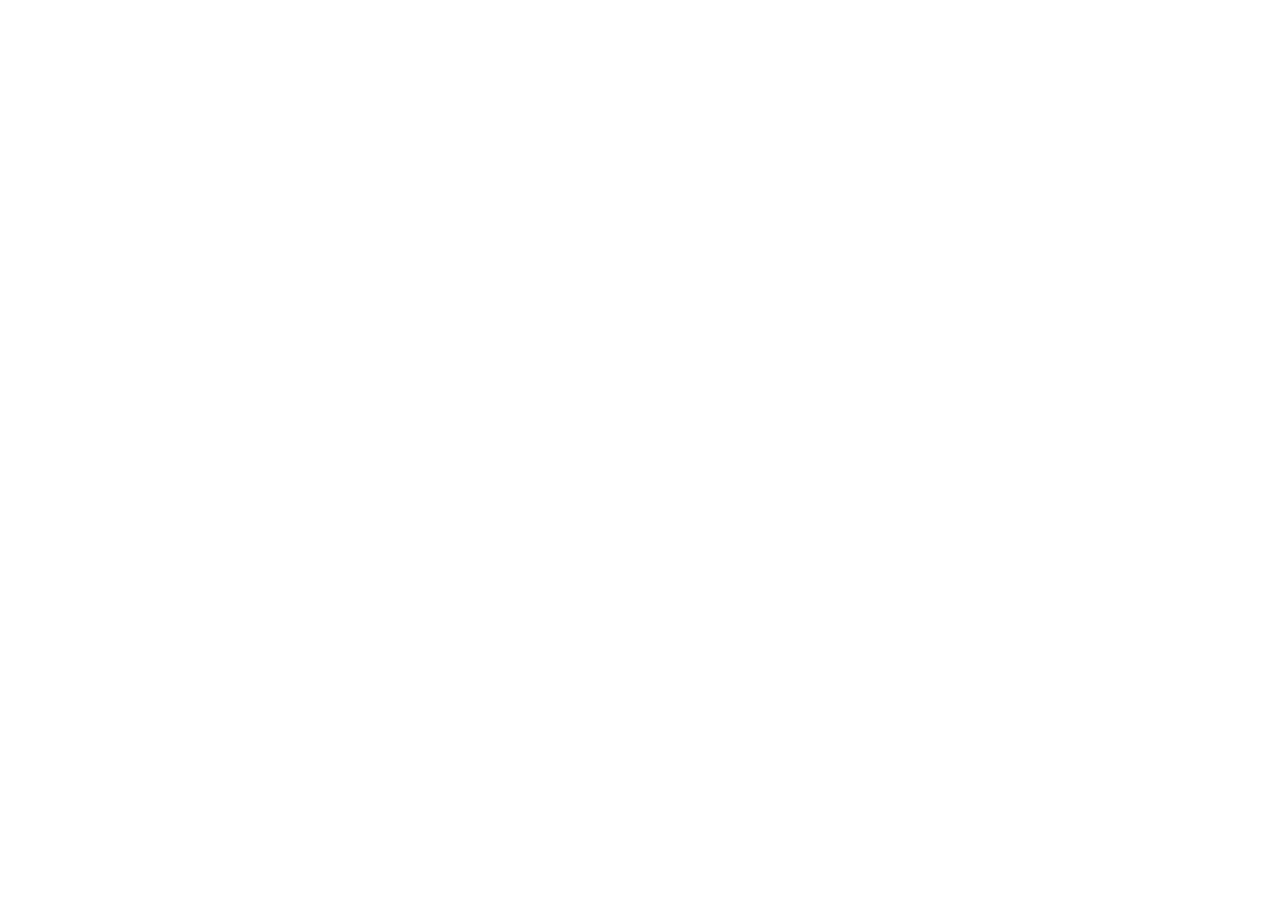
==== index.html @ 5c29f2b9 "Initial EWS app" ====
<!doctype html>
<html lang="en">
  <head>
    <meta charset="UTF-8" />
    <meta name="viewport" content="width=device-width, initial-scale=1.0" />
    <title>EWS Bea Cukai Pangkalpinang</title>
  </head>
  <body>
    <div id="root"></div>
    <script type="module" src="/src/main.tsx"></script>
  </body>
</html>
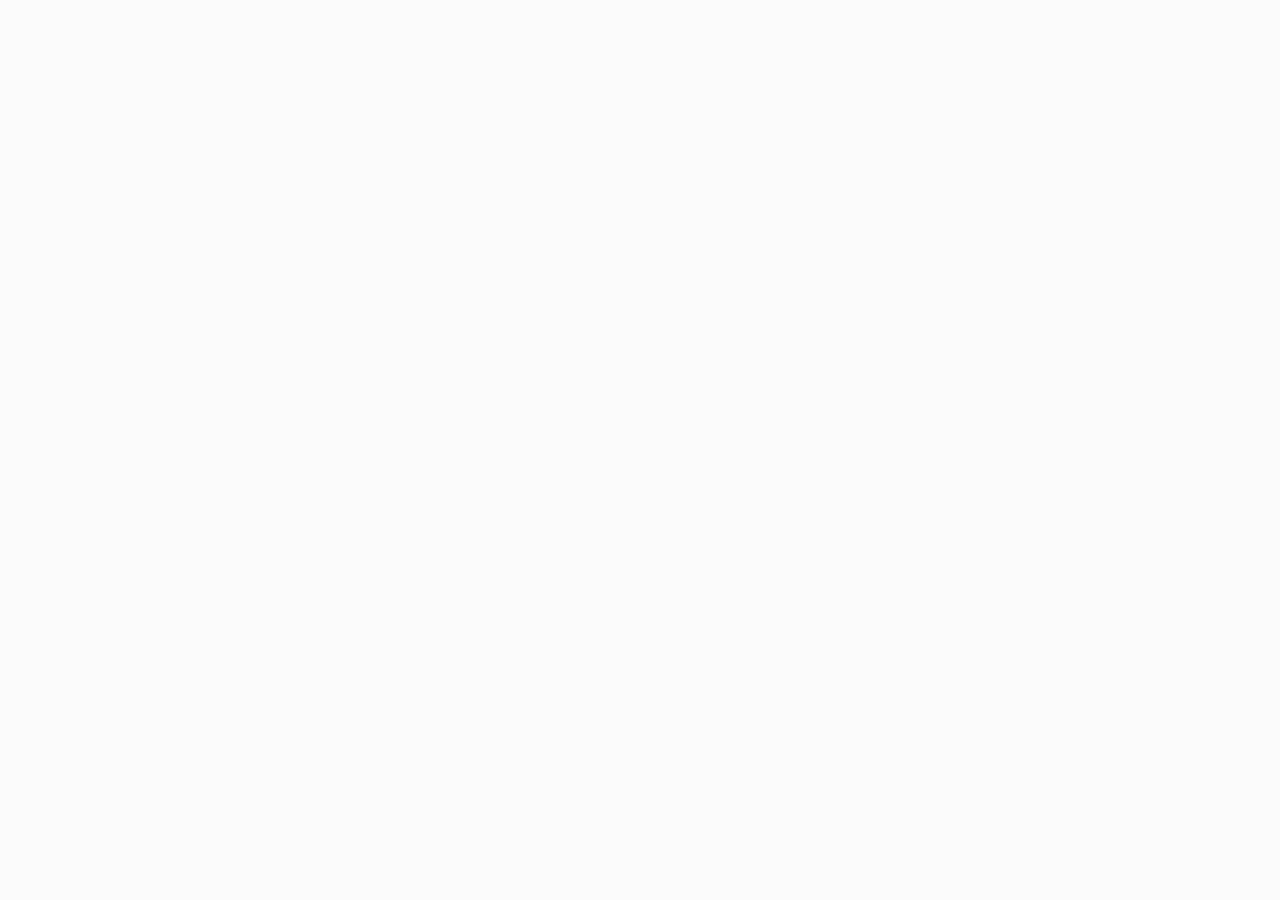
==== commit 2b4609ec: "Publish static build for GitHub Pages" ====
--- a/index.html
+++ b/index.html
@@ -4,9 +4,10 @@
     <meta charset="UTF-8" />
     <meta name="viewport" content="width=device-width, initial-scale=1.0" />
     <title>EWS Bea Cukai Pangkalpinang</title>
+    <script type="module" crossorigin src="./assets/index-BjtVVq_c.js"></script>
+    <link rel="stylesheet" crossorigin href="./assets/index-c_Adhxyn.css">
   </head>
   <body>
     <div id="root"></div>
-    <script type="module" src="/src/main.tsx"></script>
   </body>
 </html>
--- a/assets/index-c_Adhxyn.css
+++ b/assets/index-c_Adhxyn.css
@@ -0,0 +1 @@
+*,:before,:after{--tw-border-spacing-x: 0;--tw-border-spacing-y: 0;--tw-translate-x: 0;--tw-translate-y: 0;--tw-rotate: 0;--tw-skew-x: 0;--tw-skew-y: 0;--tw-scale-x: 1;--tw-scale-y: 1;--tw-pan-x: ;--tw-pan-y: ;--tw-pinch-zoom: ;--tw-scroll-snap-strictness: proximity;--tw-gradient-from-position: ;--tw-gradient-via-position: ;--tw-gradient-to-position: ;--tw-ordinal: ;--tw-slashed-zero: ;--tw-numeric-figure: ;--tw-numeric-spacing: ;--tw-numeric-fraction: ;--tw-ring-inset: ;--tw-ring-offset-width: 0px;--tw-ring-offset-color: #fff;--tw-ring-color: rgb(59 130 246 / .5);--tw-ring-offset-shadow: 0 0 #0000;--tw-ring-shadow: 0 0 #0000;--tw-shadow: 0 0 #0000;--tw-shadow-colored: 0 0 #0000;--tw-blur: ;--tw-brightness: ;--tw-contrast: ;--tw-grayscale: ;--tw-hue-rotate: ;--tw-invert: ;--tw-saturate: ;--tw-sepia: ;--tw-drop-shadow: ;--tw-backdrop-blur: ;--tw-backdrop-brightness: ;--tw-backdrop-contrast: ;--tw-backdrop-grayscale: ;--tw-backdrop-hue-rotate: ;--tw-backdrop-invert: ;--tw-backdrop-opacity: ;--tw-backdrop-saturate: ;--tw-backdrop-sepia: ;--tw-contain-size: ;--tw-contain-layout: ;--tw-contain-paint: ;--tw-contain-style: }::backdrop{--tw-border-spacing-x: 0;--tw-border-spacing-y: 0;--tw-translate-x: 0;--tw-translate-y: 0;--tw-rotate: 0;--tw-skew-x: 0;--tw-skew-y: 0;--tw-scale-x: 1;--tw-scale-y: 1;--tw-pan-x: ;--tw-pan-y: ;--tw-pinch-zoom: ;--tw-scroll-snap-strictness: proximity;--tw-gradient-from-position: ;--tw-gradient-via-position: ;--tw-gradient-to-position: ;--tw-ordinal: ;--tw-slashed-zero: ;--tw-numeric-figure: ;--tw-numeric-spacing: ;--tw-numeric-fraction: ;--tw-ring-inset: ;--tw-ring-offset-width: 0px;--tw-ring-offset-color: #fff;--tw-ring-color: rgb(59 130 246 / .5);--tw-ring-offset-shadow: 0 0 #0000;--tw-ring-shadow: 0 0 #0000;--tw-shadow: 0 0 #0000;--tw-shadow-colored: 0 0 #0000;--tw-blur: ;--tw-brightness: ;--tw-contrast: ;--tw-grayscale: ;--tw-hue-rotate: ;--tw-invert: ;--tw-saturate: ;--tw-sepia: ;--tw-drop-shadow: ;--tw-backdrop-blur: ;--tw-backdrop-brightness: ;--tw-backdrop-contrast: ;--tw-backdrop-grayscale: ;--tw-backdrop-hue-rotate: ;--tw-backdrop-invert: ;--tw-backdrop-opacity: ;--tw-backdrop-saturate: ;--tw-backdrop-sepia: ;--tw-contain-size: ;--tw-contain-layout: ;--tw-contain-paint: ;--tw-contain-style: }*,:before,:after{box-sizing:border-box;border-width:0;border-style:solid;border-color:#e5e7eb}:before,:after{--tw-content: ""}html,:host{line-height:1.5;-webkit-text-size-adjust:100%;-moz-tab-size:4;-o-tab-size:4;tab-size:4;font-family:ui-sans-serif,system-ui,sans-serif,"Apple Color Emoji","Segoe UI Emoji",Segoe UI Symbol,"Noto Color Emoji";font-feature-settings:normal;font-variation-settings:normal;-webkit-tap-highlight-color:transparent}body{margin:0;line-height:inherit}hr{height:0;color:inherit;border-top-width:1px}abbr:where([title]){-webkit-text-decoration:underline dotted;text-decoration:underline dotted}h1,h2,h3,h4,h5,h6{font-size:inherit;font-weight:inherit}a{color:inherit;text-decoration:inherit}b,strong{font-weight:bolder}code,kbd,samp,pre{font-family:ui-monospace,SFMono-Regular,Menlo,Monaco,Consolas,Liberation Mono,Courier New,monospace;font-feature-settings:normal;font-variation-settings:normal;font-size:1em}small{font-size:80%}sub,sup{font-size:75%;line-height:0;position:relative;vertical-align:baseline}sub{bottom:-.25em}sup{top:-.5em}table{text-indent:0;border-color:inherit;border-collapse:collapse}button,input,optgroup,select,textarea{font-family:inherit;font-feature-settings:inherit;font-variation-settings:inherit;font-size:100%;font-weight:inherit;line-height:inherit;letter-spacing:inherit;color:inherit;margin:0;padding:0}button,select{text-transform:none}button,input:where([type=button]),input:where([type=reset]),input:where([type=submit]){-webkit-appearance:button;background-color:transparent;background-image:none}:-moz-focusring{outline:auto}:-moz-ui-invalid{box-shadow:none}progress{vertical-align:baseline}::-webkit-inner-spin-button,::-webkit-outer-spin-button{height:auto}[type=search]{-webkit-appearance:textfield;outline-offset:-2px}::-webkit-search-decoration{-webkit-appearance:none}::-webkit-file-upload-button{-webkit-appearance:button;font:inherit}summary{display:list-item}blockquote,dl,dd,h1,h2,h3,h4,h5,h6,hr,figure,p,pre{margin:0}fieldset{margin:0;padding:0}legend{padding:0}ol,ul,menu{list-style:none;margin:0;padding:0}dialog{padding:0}textarea{resize:vertical}input::-moz-placeholder,textarea::-moz-placeholder{opacity:1;color:#9ca3af}input::placeholder,textarea::placeholder{opacity:1;color:#9ca3af}button,[role=button]{cursor:pointer}:disabled{cursor:default}img,svg,video,canvas,audio,iframe,embed,object{display:block;vertical-align:middle}img,video{max-width:100%;height:auto}[hidden]:where(:not([hidden=until-found])){display:none}:root{--background: 210 33% 98%;--foreground: 222 47% 11%;--card: 0 0% 100%;--card-foreground: 222 47% 11%;--popover: 0 0% 100%;--popover-foreground: 222 47% 11%;--primary: 210 65% 24%;--primary-foreground: 0 0% 100%;--secondary: 210 20% 96%;--secondary-foreground: 222 47% 11%;--muted: 210 20% 96%;--muted-foreground: 215 16% 47%;--accent: 210 20% 96%;--accent-foreground: 222 47% 11%;--destructive: 0 84% 60%;--destructive-foreground: 0 0% 100%;--border: 214 32% 91%;--input: 214 32% 91%;--ring: 210 65% 24%;--radius: .625rem;--sidebar-background: 222 47% 11%;--sidebar-foreground: 210 33% 95%;--sidebar-primary: 210 65% 24%;--sidebar-primary-foreground: 0 0% 100%;--sidebar-accent: 217 33% 17%;--sidebar-accent-foreground: 210 33% 95%;--sidebar-border: 217 33% 17%;--sidebar-ring: 210 65% 24%}.dark{--background: 222 47% 11%;--foreground: 210 33% 95%;--card: 222 47% 15%;--card-foreground: 210 33% 95%;--popover: 222 47% 15%;--popover-foreground: 210 33% 95%;--primary: 210 65% 50%;--primary-foreground: 222 47% 11%;--secondary: 217 33% 17%;--secondary-foreground: 210 33% 95%;--muted: 217 33% 17%;--muted-foreground: 215 20% 65%;--accent: 217 33% 17%;--accent-foreground: 210 33% 95%;--destructive: 0 62% 30%;--destructive-foreground: 210 33% 95%;--border: 217 33% 17%;--input: 217 33% 17%;--ring: 210 65% 50%;--sidebar-background: 222 47% 8%;--sidebar-foreground: 210 33% 95%;--sidebar-primary: 210 65% 50%;--sidebar-primary-foreground: 222 47% 11%;--sidebar-accent: 217 33% 17%;--sidebar-accent-foreground: 210 33% 95%;--sidebar-border: 217 33% 17%;--sidebar-ring: 210 65% 50%}*{border-color:hsl(var(--border))}body{background-color:hsl(var(--background));color:hsl(var(--foreground));font-feature-settings:"rlig" 1,"calt" 1}.sr-only{position:absolute;width:1px;height:1px;padding:0;margin:-1px;overflow:hidden;clip:rect(0,0,0,0);white-space:nowrap;border-width:0}.pointer-events-none{pointer-events:none}.visible{visibility:visible}.invisible{visibility:hidden}.fixed{position:fixed}.absolute{position:absolute}.relative{position:relative}.inset-0{inset:0}.inset-x-0{left:0;right:0}.inset-y-0{top:0;bottom:0}.-bottom-12{bottom:-3rem}.-left-12{left:-3rem}.-right-12{right:-3rem}.-top-12{top:-3rem}.-top-4{top:-1rem}.bottom-0{bottom:0}.left-0{left:0}.left-1\/2{left:50%}.left-2{left:.5rem}.left-3{left:.75rem}.left-4{left:1rem}.left-\[50\%\]{left:50%}.right-0{right:0}.right-1{right:.25rem}.right-2{right:.5rem}.right-3{right:.75rem}.right-4{right:1rem}.top-0{top:0}.top-1\.5{top:.375rem}.top-1\/2{top:50%}.top-3\.5{top:.875rem}.top-4{top:1rem}.top-\[1px\]{top:1px}.top-\[50\%\]{top:50%}.top-\[60\%\]{top:60%}.top-full{top:100%}.isolate{isolation:isolate}.z-10{z-index:10}.z-20{z-index:20}.z-40{z-index:40}.z-50{z-index:50}.z-\[1\]{z-index:1}.order-first{order:-9999}.order-last{order:9999}.col-start-2{grid-column-start:2}.row-span-2{grid-row:span 2 / span 2}.row-start-1{grid-row-start:1}.\!m-0{margin:0!important}.-mx-1{margin-left:-.25rem;margin-right:-.25rem}.-mx-2{margin-left:-.5rem;margin-right:-.5rem}.-my-2{margin-top:-.5rem;margin-bottom:-.5rem}.mx-2{margin-left:.5rem;margin-right:.5rem}.mx-3{margin-left:.75rem;margin-right:.75rem}.mx-3\.5{margin-left:.875rem;margin-right:.875rem}.mx-auto{margin-left:auto;margin-right:auto}.my-0{margin-top:0;margin-bottom:0}.my-0\.5{margin-top:.125rem;margin-bottom:.125rem}.my-1{margin-top:.25rem;margin-bottom:.25rem}.-ml-4{margin-left:-1rem}.-mt-4{margin-top:-1rem}.mb-1{margin-bottom:.25rem}.mb-1\.5{margin-bottom:.375rem}.mb-2{margin-bottom:.5rem}.mb-3{margin-bottom:.75rem}.mb-4{margin-bottom:1rem}.ml-1{margin-left:.25rem}.ml-4{margin-left:1rem}.ml-6{margin-left:1.5rem}.ml-auto{margin-left:auto}.mr-1{margin-right:.25rem}.mr-1\.5{margin-right:.375rem}.mt-0\.5{margin-top:.125rem}.mt-1{margin-top:.25rem}.mt-1\.5{margin-top:.375rem}.mt-2{margin-top:.5rem}.mt-2\.5{margin-top:.625rem}.mt-3{margin-top:.75rem}.mt-4{margin-top:1rem}.mt-6{margin-top:1.5rem}.mt-auto{margin-top:auto}.block{display:block}.flex{display:flex}.inline-flex{display:inline-flex}.table{display:table}.table-caption{display:table-caption}.table-cell{display:table-cell}.table-row{display:table-row}.grid{display:grid}.hidden{display:none}.aspect-square{aspect-ratio:1 / 1}.aspect-video{aspect-ratio:16 / 9}.size-10{width:2.5rem;height:2.5rem}.size-2{width:.5rem;height:.5rem}.size-2\.5{width:.625rem;height:.625rem}.size-3{width:.75rem;height:.75rem}.size-3\.5{width:.875rem;height:.875rem}.size-4{width:1rem;height:1rem}.size-6{width:1.5rem;height:1.5rem}.size-7{width:1.75rem;height:1.75rem}.size-8{width:2rem;height:2rem}.size-9{width:2.25rem;height:2.25rem}.size-auto{width:auto;height:auto}.size-full{width:100%;height:100%}.h-1\.5{height:.375rem}.h-10{height:2.5rem}.h-12{height:3rem}.h-2{height:.5rem}.h-2\.5{height:.625rem}.h-3{height:.75rem}.h-3\.5{height:.875rem}.h-4{height:1rem}.h-5{height:1.25rem}.h-6{height:1.5rem}.h-7{height:1.75rem}.h-8{height:2rem}.h-9{height:2.25rem}.h-\[1\.15rem\]{height:1.15rem}.h-\[18px\]{height:18px}.h-\[calc\(100\%-1px\)\]{height:calc(100% - 1px)}.h-\[var\(--radix-navigation-menu-viewport-height\)\]{height:var(--radix-navigation-menu-viewport-height)}.h-\[var\(--radix-select-trigger-height\)\]{height:var(--radix-select-trigger-height)}.h-auto{height:auto}.h-full{height:100%}.h-px{height:1px}.h-screen{height:100vh}.h-svh{height:100svh}.max-h-\[300px\]{max-height:300px}.max-h-\[85vh\]{max-height:85vh}.min-h-0{min-height:0px}.min-h-16{min-height:4rem}.min-h-4{min-height:1rem}.min-h-\[20px\]{min-height:20px}.min-h-\[30px\]{min-height:30px}.min-h-screen{min-height:100vh}.min-h-svh{min-height:100svh}.w-0{width:0px}.w-1{width:.25rem}.w-1\.5{width:.375rem}.w-10{width:2.5rem}.w-12{width:3rem}.w-2{width:.5rem}.w-2\.5{width:.625rem}.w-3{width:.75rem}.w-3\.5{width:.875rem}.w-3\/4{width:75%}.w-4{width:1rem}.w-5{width:1.25rem}.w-64{width:16rem}.w-7{width:1.75rem}.w-72{width:18rem}.w-8{width:2rem}.w-9{width:2.25rem}.w-\[100px\]{width:100px}.w-\[150px\]{width:150px}.w-\[18px\]{width:18px}.w-\[260px\]{width:260px}.w-auto{width:auto}.w-fit{width:-moz-fit-content;width:fit-content}.w-full{width:100%}.w-max{width:-moz-max-content;width:max-content}.w-px{width:1px}.min-w-0{min-width:0px}.min-w-10{min-width:2.5rem}.min-w-5{min-width:1.25rem}.min-w-8{min-width:2rem}.min-w-9{min-width:2.25rem}.min-w-\[12rem\]{min-width:12rem}.min-w-\[600px\]{min-width:600px}.min-w-\[8rem\]{min-width:8rem}.min-w-\[var\(--radix-select-trigger-width\)\]{min-width:var(--radix-select-trigger-width)}.max-w-2xl{max-width:42rem}.max-w-\[70\%\]{max-width:70%}.max-w-\[calc\(100\%-2rem\)\]{max-width:calc(100% - 2rem)}.max-w-max{max-width:-moz-max-content;max-width:max-content}.max-w-sm{max-width:24rem}.flex-1{flex:1 1 0%}.shrink-0{flex-shrink:0}.grow{flex-grow:1}.grow-0{flex-grow:0}.basis-full{flex-basis:100%}.caption-bottom{caption-side:bottom}.border-collapse{border-collapse:collapse}.-translate-x-1\/2{--tw-translate-x: -50%;transform:translate(var(--tw-translate-x),var(--tw-translate-y)) rotate(var(--tw-rotate)) skew(var(--tw-skew-x)) skewY(var(--tw-skew-y)) scaleX(var(--tw-scale-x)) scaleY(var(--tw-scale-y))}.-translate-x-full{--tw-translate-x: -100%;transform:translate(var(--tw-translate-x),var(--tw-translate-y)) rotate(var(--tw-rotate)) skew(var(--tw-skew-x)) skewY(var(--tw-skew-y)) scaleX(var(--tw-scale-x)) scaleY(var(--tw-scale-y))}.-translate-x-px{--tw-translate-x: -1px;transform:translate(var(--tw-translate-x),var(--tw-translate-y)) rotate(var(--tw-rotate)) skew(var(--tw-skew-x)) skewY(var(--tw-skew-y)) scaleX(var(--tw-scale-x)) scaleY(var(--tw-scale-y))}.-translate-y-1\/2{--tw-translate-y: -50%;transform:translate(var(--tw-translate-x),var(--tw-translate-y)) rotate(var(--tw-rotate)) skew(var(--tw-skew-x)) skewY(var(--tw-skew-y)) scaleX(var(--tw-scale-x)) scaleY(var(--tw-scale-y))}.translate-x-0{--tw-translate-x: 0px;transform:translate(var(--tw-translate-x),var(--tw-translate-y)) rotate(var(--tw-rotate)) skew(var(--tw-skew-x)) skewY(var(--tw-skew-y)) scaleX(var(--tw-scale-x)) scaleY(var(--tw-scale-y))}.translate-x-\[-50\%\]{--tw-translate-x: -50%;transform:translate(var(--tw-translate-x),var(--tw-translate-y)) rotate(var(--tw-rotate)) skew(var(--tw-skew-x)) skewY(var(--tw-skew-y)) scaleX(var(--tw-scale-x)) scaleY(var(--tw-scale-y))}.translate-x-px{--tw-translate-x: 1px;transform:translate(var(--tw-translate-x),var(--tw-translate-y)) rotate(var(--tw-rotate)) skew(var(--tw-skew-x)) skewY(var(--tw-skew-y)) scaleX(var(--tw-scale-x)) scaleY(var(--tw-scale-y))}.translate-y-0\.5{--tw-translate-y: .125rem;transform:translate(var(--tw-translate-x),var(--tw-translate-y)) rotate(var(--tw-rotate)) skew(var(--tw-skew-x)) skewY(var(--tw-skew-y)) scaleX(var(--tw-scale-x)) scaleY(var(--tw-scale-y))}.translate-y-\[-50\%\]{--tw-translate-y: -50%;transform:translate(var(--tw-translate-x),var(--tw-translate-y)) rotate(var(--tw-rotate)) skew(var(--tw-skew-x)) skewY(var(--tw-skew-y)) scaleX(var(--tw-scale-x)) scaleY(var(--tw-scale-y))}.translate-y-\[calc\(-50\%_-_2px\)\]{--tw-translate-y: calc(-50% - 2px) ;transform:translate(var(--tw-translate-x),var(--tw-translate-y)) rotate(var(--tw-rotate)) skew(var(--tw-skew-x)) skewY(var(--tw-skew-y)) scaleX(var(--tw-scale-x)) scaleY(var(--tw-scale-y))}.rotate-45{--tw-rotate: 45deg;transform:translate(var(--tw-translate-x),var(--tw-translate-y)) rotate(var(--tw-rotate)) skew(var(--tw-skew-x)) skewY(var(--tw-skew-y)) scaleX(var(--tw-scale-x)) scaleY(var(--tw-scale-y))}.rotate-90{--tw-rotate: 90deg;transform:translate(var(--tw-translate-x),var(--tw-translate-y)) rotate(var(--tw-rotate)) skew(var(--tw-skew-x)) skewY(var(--tw-skew-y)) scaleX(var(--tw-scale-x)) scaleY(var(--tw-scale-y))}.transform{transform:translate(var(--tw-translate-x),var(--tw-translate-y)) rotate(var(--tw-rotate)) skew(var(--tw-skew-x)) skewY(var(--tw-skew-y)) scaleX(var(--tw-scale-x)) scaleY(var(--tw-scale-y))}@keyframes caret-blink{0%,70%,to{opacity:1}20%,50%{opacity:0}}.animate-caret-blink{animation:caret-blink 1.25s ease-out infinite}@keyframes pulse{50%{opacity:.5}}.animate-pulse{animation:pulse 2s cubic-bezier(.4,0,.6,1) infinite}@keyframes spin{to{transform:rotate(360deg)}}.animate-spin{animation:spin 1s linear infinite}.cursor-default{cursor:default}.cursor-pointer{cursor:pointer}.cursor-text{cursor:text}.touch-none{touch-action:none}.select-none{-webkit-user-select:none;-moz-user-select:none;user-select:none}.resize-none{resize:none}.scroll-my-1{scroll-margin-top:.25rem;scroll-margin-bottom:.25rem}.scroll-py-1{scroll-padding-top:.25rem;scroll-padding-bottom:.25rem}.list-disc{list-style-type:disc}.list-none{list-style-type:none}.auto-rows-min{grid-auto-rows:min-content}.grid-cols-1{grid-template-columns:repeat(1,minmax(0,1fr))}.grid-cols-2{grid-template-columns:repeat(2,minmax(0,1fr))}.grid-cols-\[0_1fr\]{grid-template-columns:0 1fr}.grid-rows-\[auto_auto\]{grid-template-rows:auto auto}.flex-row{flex-direction:row}.flex-col{flex-direction:column}.flex-col-reverse{flex-direction:column-reverse}.flex-wrap{flex-wrap:wrap}.place-content-center{place-content:center}.items-start{align-items:flex-start}.items-end{align-items:flex-end}.items-center{align-items:center}.items-stretch{align-items:stretch}.justify-start{justify-content:flex-start}.justify-center{justify-content:center}.justify-between{justify-content:space-between}.justify-items-start{justify-items:start}.gap-0\.5{gap:.125rem}.gap-1{gap:.25rem}.gap-1\.5{gap:.375rem}.gap-2{gap:.5rem}.gap-2\.5{gap:.625rem}.gap-3{gap:.75rem}.gap-4{gap:1rem}.gap-6{gap:1.5rem}.gap-7{gap:1.75rem}.gap-\[--spacing\(var\(--gap\)\)\]{gap:var(--spacing(var(--gap)))}.gap-y-0\.5{row-gap:.125rem}.space-y-0\.5>:not([hidden])~:not([hidden]){--tw-space-y-reverse: 0;margin-top:calc(.125rem * calc(1 - var(--tw-space-y-reverse)));margin-bottom:calc(.125rem * var(--tw-space-y-reverse))}.space-y-1>:not([hidden])~:not([hidden]){--tw-space-y-reverse: 0;margin-top:calc(.25rem * calc(1 - var(--tw-space-y-reverse)));margin-bottom:calc(.25rem * var(--tw-space-y-reverse))}.space-y-1\.5>:not([hidden])~:not([hidden]){--tw-space-y-reverse: 0;margin-top:calc(.375rem * calc(1 - var(--tw-space-y-reverse)));margin-bottom:calc(.375rem * var(--tw-space-y-reverse))}.space-y-2>:not([hidden])~:not([hidden]){--tw-space-y-reverse: 0;margin-top:calc(.5rem * calc(1 - var(--tw-space-y-reverse)));margin-bottom:calc(.5rem * var(--tw-space-y-reverse))}.space-y-3>:not([hidden])~:not([hidden]){--tw-space-y-reverse: 0;margin-top:calc(.75rem * calc(1 - var(--tw-space-y-reverse)));margin-bottom:calc(.75rem * var(--tw-space-y-reverse))}.space-y-4>:not([hidden])~:not([hidden]){--tw-space-y-reverse: 0;margin-top:calc(1rem * calc(1 - var(--tw-space-y-reverse)));margin-bottom:calc(1rem * var(--tw-space-y-reverse))}.space-y-5>:not([hidden])~:not([hidden]){--tw-space-y-reverse: 0;margin-top:calc(1.25rem * calc(1 - var(--tw-space-y-reverse)));margin-bottom:calc(1.25rem * var(--tw-space-y-reverse))}.space-y-6>:not([hidden])~:not([hidden]){--tw-space-y-reverse: 0;margin-top:calc(1.5rem * calc(1 - var(--tw-space-y-reverse)));margin-bottom:calc(1.5rem * var(--tw-space-y-reverse))}.divide-y>:not([hidden])~:not([hidden]){--tw-divide-y-reverse: 0;border-top-width:calc(1px * calc(1 - var(--tw-divide-y-reverse)));border-bottom-width:calc(1px * var(--tw-divide-y-reverse))}.divide-slate-100>:not([hidden])~:not([hidden]){--tw-divide-opacity: 1;border-color:rgb(241 245 249 / var(--tw-divide-opacity, 1))}.self-start{align-self:flex-start}.self-stretch{align-self:stretch}.justify-self-end{justify-self:end}.overflow-auto{overflow:auto}.overflow-hidden{overflow:hidden}.overflow-x-auto{overflow-x:auto}.overflow-y-auto{overflow-y:auto}.overflow-x-hidden{overflow-x:hidden}.truncate{overflow:hidden;text-overflow:ellipsis;white-space:nowrap}.whitespace-nowrap{white-space:nowrap}.text-balance{text-wrap:balance}.break-words{overflow-wrap:break-word}.break-all{word-break:break-all}.rounded{border-radius:.25rem}.rounded-\[2px\]{border-radius:2px}.rounded-\[4px\]{border-radius:4px}.rounded-\[calc\(var\(--radius\)-5px\)\]{border-radius:calc(var(--radius) - 5px)}.rounded-\[inherit\]{border-radius:inherit}.rounded-full{border-radius:9999px}.rounded-lg{border-radius:var(--radius)}.rounded-md{border-radius:calc(var(--radius) - 2px)}.rounded-none{border-radius:0}.rounded-sm{border-radius:calc(var(--radius) - 4px)}.rounded-xl{border-radius:calc(var(--radius) + 4px)}.rounded-xs{border-radius:calc(var(--radius) - 6px)}.rounded-l-md{border-top-left-radius:calc(var(--radius) - 2px);border-bottom-left-radius:calc(var(--radius) - 2px)}.rounded-r-md{border-top-right-radius:calc(var(--radius) - 2px);border-bottom-right-radius:calc(var(--radius) - 2px)}.rounded-t-sm{border-top-left-radius:calc(var(--radius) - 4px);border-top-right-radius:calc(var(--radius) - 4px)}.rounded-tl-sm{border-top-left-radius:calc(var(--radius) - 4px)}.border{border-width:1px}.border-0{border-width:0px}.border-\[1\.5px\]{border-width:1.5px}.border-y{border-top-width:1px;border-bottom-width:1px}.border-b{border-bottom-width:1px}.border-l{border-left-width:1px}.border-r{border-right-width:1px}.border-t{border-top-width:1px}.border-dashed{border-style:dashed}.border-\[\#1e3a5f\]{--tw-border-opacity: 1;border-color:rgb(30 58 95 / var(--tw-border-opacity, 1))}.border-amber-100{--tw-border-opacity: 1;border-color:rgb(254 243 199 / var(--tw-border-opacity, 1))}.border-amber-200{--tw-border-opacity: 1;border-color:rgb(253 230 138 / var(--tw-border-opacity, 1))}.border-amber-300{--tw-border-opacity: 1;border-color:rgb(252 211 77 / var(--tw-border-opacity, 1))}.border-blue-100{--tw-border-opacity: 1;border-color:rgb(219 234 254 / var(--tw-border-opacity, 1))}.border-blue-200{--tw-border-opacity: 1;border-color:rgb(191 219 254 / var(--tw-border-opacity, 1))}.border-border{border-color:hsl(var(--border))}.border-border\/50{border-color:hsl(var(--border) / .5)}.border-emerald-100{--tw-border-opacity: 1;border-color:rgb(209 250 229 / var(--tw-border-opacity, 1))}.border-emerald-200{--tw-border-opacity: 1;border-color:rgb(167 243 208 / var(--tw-border-opacity, 1))}.border-emerald-300{--tw-border-opacity: 1;border-color:rgb(110 231 183 / var(--tw-border-opacity, 1))}.border-input{border-color:hsl(var(--input))}.border-orange-100{--tw-border-opacity: 1;border-color:rgb(255 237 213 / var(--tw-border-opacity, 1))}.border-orange-200{--tw-border-opacity: 1;border-color:rgb(254 215 170 / var(--tw-border-opacity, 1))}.border-orange-300{--tw-border-opacity: 1;border-color:rgb(253 186 116 / var(--tw-border-opacity, 1))}.border-primary{border-color:hsl(var(--primary))}.border-purple-200{--tw-border-opacity: 1;border-color:rgb(233 213 255 / var(--tw-border-opacity, 1))}.border-red-100{--tw-border-opacity: 1;border-color:rgb(254 226 226 / var(--tw-border-opacity, 1))}.border-red-200{--tw-border-opacity: 1;border-color:rgb(254 202 202 / var(--tw-border-opacity, 1))}.border-red-200\/30{border-color:#fecaca4d}.border-red-300{--tw-border-opacity: 1;border-color:rgb(252 165 165 / var(--tw-border-opacity, 1))}.border-sidebar-border{border-color:hsl(var(--sidebar-border))}.border-slate-100{--tw-border-opacity: 1;border-color:rgb(241 245 249 / var(--tw-border-opacity, 1))}.border-slate-200{--tw-border-opacity: 1;border-color:rgb(226 232 240 / var(--tw-border-opacity, 1))}.border-slate-200\/60{border-color:#e2e8f099}.border-slate-300{--tw-border-opacity: 1;border-color:rgb(203 213 225 / var(--tw-border-opacity, 1))}.border-transparent{border-color:transparent}.border-white\/30{border-color:#ffffff4d}.border-l-transparent{border-left-color:transparent}.border-t-transparent{border-top-color:transparent}.bg-\[\#0f172a\]{--tw-bg-opacity: 1;background-color:rgb(15 23 42 / var(--tw-bg-opacity, 1))}.bg-\[\#1e3a5f\]{--tw-bg-opacity: 1;background-color:rgb(30 58 95 / var(--tw-bg-opacity, 1))}.bg-\[\#1e3a5f\]\/10{background-color:#1e3a5f1a}.bg-\[\#1e3a5f\]\/5{background-color:#1e3a5f0d}.bg-accent{background-color:hsl(var(--accent))}.bg-amber-100{--tw-bg-opacity: 1;background-color:rgb(254 243 199 / var(--tw-bg-opacity, 1))}.bg-amber-200{--tw-bg-opacity: 1;background-color:rgb(253 230 138 / var(--tw-bg-opacity, 1))}.bg-amber-400{--tw-bg-opacity: 1;background-color:rgb(251 191 36 / var(--tw-bg-opacity, 1))}.bg-amber-50{--tw-bg-opacity: 1;background-color:rgb(255 251 235 / var(--tw-bg-opacity, 1))}.bg-amber-50\/40{background-color:#fffbeb66}.bg-amber-50\/50{background-color:#fffbeb80}.bg-amber-500{--tw-bg-opacity: 1;background-color:rgb(245 158 11 / var(--tw-bg-opacity, 1))}.bg-background{background-color:hsl(var(--background))}.bg-black\/50{background-color:#00000080}.bg-blue-100{--tw-bg-opacity: 1;background-color:rgb(219 234 254 / var(--tw-bg-opacity, 1))}.bg-blue-50{--tw-bg-opacity: 1;background-color:rgb(239 246 255 / var(--tw-bg-opacity, 1))}.bg-blue-50\/50{background-color:#eff6ff80}.bg-blue-500{--tw-bg-opacity: 1;background-color:rgb(59 130 246 / var(--tw-bg-opacity, 1))}.bg-border{background-color:hsl(var(--border))}.bg-card{background-color:hsl(var(--card))}.bg-destructive{--tw-bg-opacity: 1;background-color:hsl(var(--destructive) / var(--tw-bg-opacity, 1))}.bg-emerald-100{--tw-bg-opacity: 1;background-color:rgb(209 250 229 / var(--tw-bg-opacity, 1))}.bg-emerald-200{--tw-bg-opacity: 1;background-color:rgb(167 243 208 / var(--tw-bg-opacity, 1))}.bg-emerald-400{--tw-bg-opacity: 1;background-color:rgb(52 211 153 / var(--tw-bg-opacity, 1))}.bg-emerald-50{--tw-bg-opacity: 1;background-color:rgb(236 253 245 / var(--tw-bg-opacity, 1))}.bg-emerald-50\/50{background-color:#ecfdf580}.bg-emerald-500{--tw-bg-opacity: 1;background-color:rgb(16 185 129 / var(--tw-bg-opacity, 1))}.bg-foreground{background-color:hsl(var(--foreground))}.bg-input{background-color:hsl(var(--input))}.bg-muted{background-color:hsl(var(--muted))}.bg-muted\/50{background-color:hsl(var(--muted) / .5)}.bg-orange-100{--tw-bg-opacity: 1;background-color:rgb(255 237 213 / var(--tw-bg-opacity, 1))}.bg-orange-200{--tw-bg-opacity: 1;background-color:rgb(254 215 170 / var(--tw-bg-opacity, 1))}.bg-orange-50{--tw-bg-opacity: 1;background-color:rgb(255 247 237 / var(--tw-bg-opacity, 1))}.bg-orange-50\/50{background-color:#fff7ed80}.bg-orange-50\/60{background-color:#fff7ed99}.bg-orange-500{--tw-bg-opacity: 1;background-color:rgb(249 115 22 / var(--tw-bg-opacity, 1))}.bg-popover{background-color:hsl(var(--popover))}.bg-primary{background-color:hsl(var(--primary))}.bg-primary\/20{background-color:hsl(var(--primary) / .2)}.bg-purple-100{--tw-bg-opacity: 1;background-color:rgb(243 232 255 / var(--tw-bg-opacity, 1))}.bg-purple-50{--tw-bg-opacity: 1;background-color:rgb(250 245 255 / var(--tw-bg-opacity, 1))}.bg-purple-50\/50{background-color:#faf5ff80}.bg-red-100{--tw-bg-opacity: 1;background-color:rgb(254 226 226 / var(--tw-bg-opacity, 1))}.bg-red-200{--tw-bg-opacity: 1;background-color:rgb(254 202 202 / var(--tw-bg-opacity, 1))}.bg-red-400{--tw-bg-opacity: 1;background-color:rgb(248 113 113 / var(--tw-bg-opacity, 1))}.bg-red-50{--tw-bg-opacity: 1;background-color:rgb(254 242 242 / var(--tw-bg-opacity, 1))}.bg-red-50\/50{background-color:#fef2f280}.bg-red-50\/60{background-color:#fef2f299}.bg-red-500{--tw-bg-opacity: 1;background-color:rgb(239 68 68 / var(--tw-bg-opacity, 1))}.bg-secondary{background-color:hsl(var(--secondary))}.bg-sidebar{background-color:hsl(var(--sidebar-background))}.bg-sidebar-accent{background-color:hsl(var(--sidebar-accent))}.bg-sidebar-accent\/60{background-color:hsl(var(--sidebar-accent) / .6)}.bg-sidebar-border{background-color:hsl(var(--sidebar-border))}.bg-slate-100{--tw-bg-opacity: 1;background-color:rgb(241 245 249 / var(--tw-bg-opacity, 1))}.bg-slate-50{--tw-bg-opacity: 1;background-color:rgb(248 250 252 / var(--tw-bg-opacity, 1))}.bg-slate-50\/50{background-color:#f8fafc80}.bg-transparent{background-color:transparent}.bg-white{--tw-bg-opacity: 1;background-color:rgb(255 255 255 / var(--tw-bg-opacity, 1))}.bg-white\/20{background-color:#fff3}.bg-white\/60{background-color:#fff9}.bg-gradient-to-br{background-image:linear-gradient(to bottom right,var(--tw-gradient-stops))}.bg-gradient-to-r{background-image:linear-gradient(to right,var(--tw-gradient-stops))}.from-\[\#1e3a5f\]{--tw-gradient-from: #1e3a5f var(--tw-gradient-from-position);--tw-gradient-to: rgb(30 58 95 / 0) var(--tw-gradient-to-position);--tw-gradient-stops: var(--tw-gradient-from), var(--tw-gradient-to)}.from-red-500\/10{--tw-gradient-from: rgb(239 68 68 / .1) var(--tw-gradient-from-position);--tw-gradient-to: rgb(239 68 68 / 0) var(--tw-gradient-to-position);--tw-gradient-stops: var(--tw-gradient-from), var(--tw-gradient-to)}.to-\[\#2980b9\]{--tw-gradient-to: #2980b9 var(--tw-gradient-to-position)}.to-orange-500\/10{--tw-gradient-to: rgb(249 115 22 / .1) var(--tw-gradient-to-position)}.fill-current{fill:currentColor}.fill-foreground{fill:hsl(var(--foreground))}.fill-primary{fill:hsl(var(--primary))}.p-0{padding:0}.p-1{padding:.25rem}.p-2{padding:.5rem}.p-2\.5{padding:.625rem}.p-3{padding:.75rem}.p-4{padding:1rem}.p-5{padding:1.25rem}.p-6{padding:1.5rem}.p-\[3px\]{padding:3px}.p-px{padding:1px}.px-1{padding-left:.25rem;padding-right:.25rem}.px-1\.5{padding-left:.375rem;padding-right:.375rem}.px-2{padding-left:.5rem;padding-right:.5rem}.px-2\.5{padding-left:.625rem;padding-right:.625rem}.px-3{padding-left:.75rem;padding-right:.75rem}.px-4{padding-left:1rem;padding-right:1rem}.px-5{padding-left:1.25rem;padding-right:1.25rem}.px-6{padding-left:1.5rem;padding-right:1.5rem}.py-0\.5{padding-top:.125rem;padding-bottom:.125rem}.py-1{padding-top:.25rem;padding-bottom:.25rem}.py-1\.5{padding-top:.375rem;padding-bottom:.375rem}.py-12{padding-top:3rem;padding-bottom:3rem}.py-2{padding-top:.5rem;padding-bottom:.5rem}.py-3{padding-top:.75rem;padding-bottom:.75rem}.py-4{padding-top:1rem;padding-bottom:1rem}.py-5{padding-top:1.25rem;padding-bottom:1.25rem}.py-6{padding-top:1.5rem;padding-bottom:1.5rem}.pb-2{padding-bottom:.5rem}.pb-3{padding-bottom:.75rem}.pb-4{padding-bottom:1rem}.pl-2{padding-left:.5rem}.pl-3{padding-left:.75rem}.pl-4{padding-left:1rem}.pl-8{padding-left:2rem}.pl-9{padding-left:2.25rem}.pr-1{padding-right:.25rem}.pr-2{padding-right:.5rem}.pr-2\.5{padding-right:.625rem}.pr-3{padding-right:.75rem}.pr-4{padding-right:1rem}.pr-8{padding-right:2rem}.pt-0{padding-top:0}.pt-2{padding-top:.5rem}.pt-3{padding-top:.75rem}.pt-4{padding-top:1rem}.text-left{text-align:left}.text-center{text-align:center}.align-middle{vertical-align:middle}.font-mono{font-family:ui-monospace,SFMono-Regular,Menlo,Monaco,Consolas,Liberation Mono,Courier New,monospace}.font-sans{font-family:ui-sans-serif,system-ui,sans-serif,"Apple Color Emoji","Segoe UI Emoji",Segoe UI Symbol,"Noto Color Emoji"}.text-2xl{font-size:1.5rem;line-height:2rem}.text-3xl{font-size:1.875rem;line-height:2.25rem}.text-\[0\.8rem\]{font-size:.8rem}.text-\[10px\]{font-size:10px}.text-\[11px\]{font-size:11px}.text-\[13px\]{font-size:13px}.text-\[9px\]{font-size:9px}.text-base{font-size:1rem;line-height:1.5rem}.text-lg{font-size:1.125rem;line-height:1.75rem}.text-sm{font-size:.875rem;line-height:1.25rem}.text-sm\/relaxed{font-size:.875rem;line-height:1.625}.text-xl{font-size:1.25rem;line-height:1.75rem}.text-xs{font-size:.75rem;line-height:1rem}.font-bold{font-weight:700}.font-medium{font-weight:500}.font-normal{font-weight:400}.font-semibold{font-weight:600}.uppercase{text-transform:uppercase}.capitalize{text-transform:capitalize}.tabular-nums{--tw-numeric-spacing: tabular-nums;font-variant-numeric:var(--tw-ordinal) var(--tw-slashed-zero) var(--tw-numeric-figure) var(--tw-numeric-spacing) var(--tw-numeric-fraction)}.leading-none{line-height:1}.leading-normal{line-height:1.5}.leading-relaxed{line-height:1.625}.leading-snug{line-height:1.375}.leading-tight{line-height:1.25}.tracking-tight{letter-spacing:-.025em}.tracking-wide{letter-spacing:.025em}.tracking-wider{letter-spacing:.05em}.tracking-widest{letter-spacing:.1em}.text-\[\#1e3a5f\]{--tw-text-opacity: 1;color:rgb(30 58 95 / var(--tw-text-opacity, 1))}.text-accent-foreground{color:hsl(var(--accent-foreground))}.text-amber-600{--tw-text-opacity: 1;color:rgb(217 119 6 / var(--tw-text-opacity, 1))}.text-amber-700{--tw-text-opacity: 1;color:rgb(180 83 9 / var(--tw-text-opacity, 1))}.text-amber-800{--tw-text-opacity: 1;color:rgb(146 64 14 / var(--tw-text-opacity, 1))}.text-background{color:hsl(var(--background))}.text-blue-500{--tw-text-opacity: 1;color:rgb(59 130 246 / var(--tw-text-opacity, 1))}.text-blue-600{--tw-text-opacity: 1;color:rgb(37 99 235 / var(--tw-text-opacity, 1))}.text-blue-700{--tw-text-opacity: 1;color:rgb(29 78 216 / var(--tw-text-opacity, 1))}.text-blue-800{--tw-text-opacity: 1;color:rgb(30 64 175 / var(--tw-text-opacity, 1))}.text-card-foreground{color:hsl(var(--card-foreground))}.text-current{color:currentColor}.text-destructive{--tw-text-opacity: 1;color:hsl(var(--destructive) / var(--tw-text-opacity, 1))}.text-emerald-500{--tw-text-opacity: 1;color:rgb(16 185 129 / var(--tw-text-opacity, 1))}.text-emerald-600{--tw-text-opacity: 1;color:rgb(5 150 105 / var(--tw-text-opacity, 1))}.text-emerald-700{--tw-text-opacity: 1;color:rgb(4 120 87 / var(--tw-text-opacity, 1))}.text-emerald-800{--tw-text-opacity: 1;color:rgb(6 95 70 / var(--tw-text-opacity, 1))}.text-foreground{color:hsl(var(--foreground))}.text-muted-foreground{color:hsl(var(--muted-foreground))}.text-orange-500{--tw-text-opacity: 1;color:rgb(249 115 22 / var(--tw-text-opacity, 1))}.text-orange-600{--tw-text-opacity: 1;color:rgb(234 88 12 / var(--tw-text-opacity, 1))}.text-orange-700{--tw-text-opacity: 1;color:rgb(194 65 12 / var(--tw-text-opacity, 1))}.text-orange-800{--tw-text-opacity: 1;color:rgb(154 52 18 / var(--tw-text-opacity, 1))}.text-popover-foreground{color:hsl(var(--popover-foreground))}.text-primary{color:hsl(var(--primary))}.text-primary-foreground{color:hsl(var(--primary-foreground))}.text-purple-600{--tw-text-opacity: 1;color:rgb(147 51 234 / var(--tw-text-opacity, 1))}.text-purple-700{--tw-text-opacity: 1;color:rgb(126 34 206 / var(--tw-text-opacity, 1))}.text-red-400{--tw-text-opacity: 1;color:rgb(248 113 113 / var(--tw-text-opacity, 1))}.text-red-500{--tw-text-opacity: 1;color:rgb(239 68 68 / var(--tw-text-opacity, 1))}.text-red-600{--tw-text-opacity: 1;color:rgb(220 38 38 / var(--tw-text-opacity, 1))}.text-red-700{--tw-text-opacity: 1;color:rgb(185 28 28 / var(--tw-text-opacity, 1))}.text-red-800{--tw-text-opacity: 1;color:rgb(153 27 27 / var(--tw-text-opacity, 1))}.text-secondary-foreground{color:hsl(var(--secondary-foreground))}.text-sidebar-accent-foreground{color:hsl(var(--sidebar-accent-foreground))}.text-sidebar-foreground{color:hsl(var(--sidebar-foreground))}.text-sidebar-foreground\/50{color:hsl(var(--sidebar-foreground) / .5)}.text-sidebar-foreground\/60{color:hsl(var(--sidebar-foreground) / .6)}.text-sidebar-foreground\/70{color:hsl(var(--sidebar-foreground) / .7)}.text-slate-100{--tw-text-opacity: 1;color:rgb(241 245 249 / var(--tw-text-opacity, 1))}.text-slate-200{--tw-text-opacity: 1;color:rgb(226 232 240 / var(--tw-text-opacity, 1))}.text-slate-300{--tw-text-opacity: 1;color:rgb(203 213 225 / var(--tw-text-opacity, 1))}.text-slate-400{--tw-text-opacity: 1;color:rgb(148 163 184 / var(--tw-text-opacity, 1))}.text-slate-500{--tw-text-opacity: 1;color:rgb(100 116 139 / var(--tw-text-opacity, 1))}.text-slate-600{--tw-text-opacity: 1;color:rgb(71 85 105 / var(--tw-text-opacity, 1))}.text-slate-700{--tw-text-opacity: 1;color:rgb(51 65 85 / var(--tw-text-opacity, 1))}.text-slate-800{--tw-text-opacity: 1;color:rgb(30 41 59 / var(--tw-text-opacity, 1))}.text-slate-900{--tw-text-opacity: 1;color:rgb(15 23 42 / var(--tw-text-opacity, 1))}.text-white{--tw-text-opacity: 1;color:rgb(255 255 255 / var(--tw-text-opacity, 1))}.text-white\/70{color:#ffffffb3}.underline-offset-4{text-underline-offset:4px}.opacity-0{opacity:0}.opacity-40{opacity:.4}.opacity-50{opacity:.5}.opacity-70{opacity:.7}.shadow{--tw-shadow: 0 1px 3px 0 rgb(0 0 0 / .1), 0 1px 2px -1px rgb(0 0 0 / .1);--tw-shadow-colored: 0 1px 3px 0 var(--tw-shadow-color), 0 1px 2px -1px var(--tw-shadow-color);box-shadow:var(--tw-ring-offset-shadow, 0 0 #0000),var(--tw-ring-shadow, 0 0 #0000),var(--tw-shadow)}.shadow-\[0_0_0_1px_hsl\(var\(--sidebar-border\)\)\]{--tw-shadow: 0 0 0 1px hsl(var(--sidebar-border));--tw-shadow-colored: 0 0 0 1px var(--tw-shadow-color);box-shadow:var(--tw-ring-offset-shadow, 0 0 #0000),var(--tw-ring-shadow, 0 0 #0000),var(--tw-shadow)}.shadow-lg{--tw-shadow: 0 10px 15px -3px rgb(0 0 0 / .1), 0 4px 6px -4px rgb(0 0 0 / .1);--tw-shadow-colored: 0 10px 15px -3px var(--tw-shadow-color), 0 4px 6px -4px var(--tw-shadow-color);box-shadow:var(--tw-ring-offset-shadow, 0 0 #0000),var(--tw-ring-shadow, 0 0 #0000),var(--tw-shadow)}.shadow-md{--tw-shadow: 0 4px 6px -1px rgb(0 0 0 / .1), 0 2px 4px -2px rgb(0 0 0 / .1);--tw-shadow-colored: 0 4px 6px -1px var(--tw-shadow-color), 0 2px 4px -2px var(--tw-shadow-color);box-shadow:var(--tw-ring-offset-shadow, 0 0 #0000),var(--tw-ring-shadow, 0 0 #0000),var(--tw-shadow)}.shadow-none{--tw-shadow: 0 0 #0000;--tw-shadow-colored: 0 0 #0000;box-shadow:var(--tw-ring-offset-shadow, 0 0 #0000),var(--tw-ring-shadow, 0 0 #0000),var(--tw-shadow)}.shadow-sm{--tw-shadow: 0 1px 2px 0 rgb(0 0 0 / .05);--tw-shadow-colored: 0 1px 2px 0 var(--tw-shadow-color);box-shadow:var(--tw-ring-offset-shadow, 0 0 #0000),var(--tw-ring-shadow, 0 0 #0000),var(--tw-shadow)}.shadow-xl{--tw-shadow: 0 20px 25px -5px rgb(0 0 0 / .1), 0 8px 10px -6px rgb(0 0 0 / .1);--tw-shadow-colored: 0 20px 25px -5px var(--tw-shadow-color), 0 8px 10px -6px var(--tw-shadow-color);box-shadow:var(--tw-ring-offset-shadow, 0 0 #0000),var(--tw-ring-shadow, 0 0 #0000),var(--tw-shadow)}.shadow-xs{--tw-shadow: 0 1px 2px 0 rgb(0 0 0 / .05);--tw-shadow-colored: 0 1px 2px 0 var(--tw-shadow-color);box-shadow:var(--tw-ring-offset-shadow, 0 0 #0000),var(--tw-ring-shadow, 0 0 #0000),var(--tw-shadow)}.outline-none{outline:2px solid transparent;outline-offset:2px}.outline{outline-style:solid}.ring-0{--tw-ring-offset-shadow: var(--tw-ring-inset) 0 0 0 var(--tw-ring-offset-width) var(--tw-ring-offset-color);--tw-ring-shadow: var(--tw-ring-inset) 0 0 0 calc(0px + var(--tw-ring-offset-width)) var(--tw-ring-color);box-shadow:var(--tw-ring-offset-shadow),var(--tw-ring-shadow),var(--tw-shadow, 0 0 #0000)}.ring-ring\/50{--tw-ring-color: hsl(var(--ring) / .5)}.ring-sidebar-ring{--tw-ring-color: hsl(var(--sidebar-ring))}.ring-offset-background{--tw-ring-offset-color: hsl(var(--background))}.filter{filter:var(--tw-blur) var(--tw-brightness) var(--tw-contrast) var(--tw-grayscale) var(--tw-hue-rotate) var(--tw-invert) var(--tw-saturate) var(--tw-sepia) var(--tw-drop-shadow)}.transition{transition-property:color,background-color,border-color,text-decoration-color,fill,stroke,opacity,box-shadow,transform,filter,backdrop-filter;transition-timing-function:cubic-bezier(.4,0,.2,1);transition-duration:.15s}.transition-\[color\,box-shadow\]{transition-property:color,box-shadow;transition-timing-function:cubic-bezier(.4,0,.2,1);transition-duration:.15s}.transition-\[left\,right\,width\]{transition-property:left,right,width;transition-timing-function:cubic-bezier(.4,0,.2,1);transition-duration:.15s}.transition-\[margin\,opacity\]{transition-property:margin,opacity;transition-timing-function:cubic-bezier(.4,0,.2,1);transition-duration:.15s}.transition-\[width\,height\,padding\]{transition-property:width,height,padding;transition-timing-function:cubic-bezier(.4,0,.2,1);transition-duration:.15s}.transition-\[width\]{transition-property:width;transition-timing-function:cubic-bezier(.4,0,.2,1);transition-duration:.15s}.transition-all{transition-property:all;transition-timing-function:cubic-bezier(.4,0,.2,1);transition-duration:.15s}.transition-colors{transition-property:color,background-color,border-color,text-decoration-color,fill,stroke;transition-timing-function:cubic-bezier(.4,0,.2,1);transition-duration:.15s}.transition-none{transition-property:none}.transition-opacity{transition-property:opacity;transition-timing-function:cubic-bezier(.4,0,.2,1);transition-duration:.15s}.transition-shadow{transition-property:box-shadow;transition-timing-function:cubic-bezier(.4,0,.2,1);transition-duration:.15s}.transition-transform{transition-property:transform;transition-timing-function:cubic-bezier(.4,0,.2,1);transition-duration:.15s}.duration-100{transition-duration:.1s}.duration-1000{transition-duration:1s}.duration-150{transition-duration:.15s}.duration-200{transition-duration:.2s}.duration-300{transition-duration:.3s}.ease-in-out{transition-timing-function:cubic-bezier(.4,0,.2,1)}.ease-linear{transition-timing-function:linear}@keyframes enter{0%{opacity:var(--tw-enter-opacity, 1);transform:translate3d(var(--tw-enter-translate-x, 0),var(--tw-enter-translate-y, 0),0) scale3d(var(--tw-enter-scale, 1),var(--tw-enter-scale, 1),var(--tw-enter-scale, 1)) rotate(var(--tw-enter-rotate, 0))}}@keyframes exit{to{opacity:var(--tw-exit-opacity, 1);transform:translate3d(var(--tw-exit-translate-x, 0),var(--tw-exit-translate-y, 0),0) scale3d(var(--tw-exit-scale, 1),var(--tw-exit-scale, 1),var(--tw-exit-scale, 1)) rotate(var(--tw-exit-rotate, 0))}}.animate-in{animation-name:enter;animation-duration:.15s;--tw-enter-opacity: initial;--tw-enter-scale: initial;--tw-enter-rotate: initial;--tw-enter-translate-x: initial;--tw-enter-translate-y: initial}.fade-in-0{--tw-enter-opacity: 0}.zoom-in-95{--tw-enter-scale: .95}.duration-100{animation-duration:.1s}.duration-1000{animation-duration:1s}.duration-150{animation-duration:.15s}.duration-200{animation-duration:.2s}.duration-300{animation-duration:.3s}.ease-in-out{animation-timing-function:cubic-bezier(.4,0,.2,1)}.ease-linear{animation-timing-function:linear}.\[--cell-size\:--spacing\(8\)\]{--cell-size: var(--spacing(8))}.line-clamp-1{overflow:hidden;display:-webkit-box;-webkit-box-orient:vertical;-webkit-line-clamp:1}.line-clamp-2{overflow:hidden;display:-webkit-box;-webkit-box-orient:vertical;-webkit-line-clamp:2}.line-clamp-3{overflow:hidden;display:-webkit-box;-webkit-box-orient:vertical;-webkit-line-clamp:3}.selection\:bg-primary *::-moz-selection{background-color:hsl(var(--primary))}.selection\:bg-primary *::selection{background-color:hsl(var(--primary))}.selection\:text-primary-foreground *::-moz-selection{color:hsl(var(--primary-foreground))}.selection\:text-primary-foreground *::selection{color:hsl(var(--primary-foreground))}.selection\:bg-primary::-moz-selection{background-color:hsl(var(--primary))}.selection\:bg-primary::selection{background-color:hsl(var(--primary))}.selection\:text-primary-foreground::-moz-selection{color:hsl(var(--primary-foreground))}.selection\:text-primary-foreground::selection{color:hsl(var(--primary-foreground))}.file\:inline-flex::file-selector-button{display:inline-flex}.file\:h-7::file-selector-button{height:1.75rem}.file\:border-0::file-selector-button{border-width:0px}.file\:bg-transparent::file-selector-button{background-color:transparent}.file\:text-sm::file-selector-button{font-size:.875rem;line-height:1.25rem}.file\:font-medium::file-selector-button{font-weight:500}.file\:text-foreground::file-selector-button{color:hsl(var(--foreground))}.placeholder\:text-muted-foreground::-moz-placeholder{color:hsl(var(--muted-foreground))}.placeholder\:text-muted-foreground::placeholder{color:hsl(var(--muted-foreground))}.after\:absolute:after{content:var(--tw-content);position:absolute}.after\:-inset-2:after{content:var(--tw-content);inset:-.5rem}.after\:inset-y-0:after{content:var(--tw-content);top:0;bottom:0}.after\:left-1\/2:after{content:var(--tw-content);left:50%}.after\:w-1:after{content:var(--tw-content);width:.25rem}.after\:w-\[2px\]:after{content:var(--tw-content);width:2px}.after\:-translate-x-1\/2:after{content:var(--tw-content);--tw-translate-x: -50%;transform:translate(var(--tw-translate-x),var(--tw-translate-y)) rotate(var(--tw-rotate)) skew(var(--tw-skew-x)) skewY(var(--tw-skew-y)) scaleX(var(--tw-scale-x)) scaleY(var(--tw-scale-y))}.first\:rounded-l-md:first-child{border-top-left-radius:calc(var(--radius) - 2px);border-bottom-left-radius:calc(var(--radius) - 2px)}.first\:border-l:first-child{border-left-width:1px}.first\:pt-0:first-child{padding-top:0}.last\:mt-0:last-child{margin-top:0}.last\:rounded-r-md:last-child{border-top-right-radius:calc(var(--radius) - 2px);border-bottom-right-radius:calc(var(--radius) - 2px)}.last\:border-b-0:last-child{border-bottom-width:0px}.last\:pb-0:last-child{padding-bottom:0}.hover\:border-amber-200:hover{--tw-border-opacity: 1;border-color:rgb(253 230 138 / var(--tw-border-opacity, 1))}.hover\:border-orange-300:hover{--tw-border-opacity: 1;border-color:rgb(253 186 116 / var(--tw-border-opacity, 1))}.hover\:border-red-300:hover{--tw-border-opacity: 1;border-color:rgb(252 165 165 / var(--tw-border-opacity, 1))}.hover\:border-slate-200:hover{--tw-border-opacity: 1;border-color:rgb(226 232 240 / var(--tw-border-opacity, 1))}.hover\:border-slate-300:hover{--tw-border-opacity: 1;border-color:rgb(203 213 225 / var(--tw-border-opacity, 1))}.hover\:bg-\[\#152a45\]:hover{--tw-bg-opacity: 1;background-color:rgb(21 42 69 / var(--tw-bg-opacity, 1))}.hover\:bg-accent:hover{background-color:hsl(var(--accent))}.hover\:bg-amber-50:hover{--tw-bg-opacity: 1;background-color:rgb(255 251 235 / var(--tw-bg-opacity, 1))}.hover\:bg-destructive\/90:hover{background-color:hsl(var(--destructive) / .9)}.hover\:bg-muted:hover{background-color:hsl(var(--muted))}.hover\:bg-muted\/50:hover{background-color:hsl(var(--muted) / .5)}.hover\:bg-orange-50:hover{--tw-bg-opacity: 1;background-color:rgb(255 247 237 / var(--tw-bg-opacity, 1))}.hover\:bg-primary\/90:hover{background-color:hsl(var(--primary) / .9)}.hover\:bg-red-50:hover{--tw-bg-opacity: 1;background-color:rgb(254 242 242 / var(--tw-bg-opacity, 1))}.hover\:bg-secondary\/80:hover{background-color:hsl(var(--secondary) / .8)}.hover\:bg-sidebar-accent:hover{background-color:hsl(var(--sidebar-accent))}.hover\:bg-sidebar-accent\/30:hover{background-color:hsl(var(--sidebar-accent) / .3)}.hover\:bg-sidebar-accent\/50:hover{background-color:hsl(var(--sidebar-accent) / .5)}.hover\:bg-slate-100:hover{--tw-bg-opacity: 1;background-color:rgb(241 245 249 / var(--tw-bg-opacity, 1))}.hover\:bg-slate-50:hover{--tw-bg-opacity: 1;background-color:rgb(248 250 252 / var(--tw-bg-opacity, 1))}.hover\:bg-slate-50\/50:hover{background-color:#f8fafc80}.hover\:bg-slate-50\/60:hover{background-color:#f8fafc99}.hover\:bg-white\/30:hover{background-color:#ffffff4d}.hover\:text-accent-foreground:hover{color:hsl(var(--accent-foreground))}.hover\:text-foreground:hover{color:hsl(var(--foreground))}.hover\:text-muted-foreground:hover{color:hsl(var(--muted-foreground))}.hover\:text-red-500:hover{--tw-text-opacity: 1;color:rgb(239 68 68 / var(--tw-text-opacity, 1))}.hover\:text-sidebar-accent-foreground:hover{color:hsl(var(--sidebar-accent-foreground))}.hover\:text-sidebar-foreground:hover{color:hsl(var(--sidebar-foreground))}.hover\:text-slate-700:hover{--tw-text-opacity: 1;color:rgb(51 65 85 / var(--tw-text-opacity, 1))}.hover\:text-slate-900:hover{--tw-text-opacity: 1;color:rgb(15 23 42 / var(--tw-text-opacity, 1))}.hover\:underline:hover{text-decoration-line:underline}.hover\:opacity-100:hover{opacity:1}.hover\:shadow-\[0_0_0_1px_hsl\(var\(--sidebar-accent\)\)\]:hover{--tw-shadow: 0 0 0 1px hsl(var(--sidebar-accent));--tw-shadow-colored: 0 0 0 1px var(--tw-shadow-color);box-shadow:var(--tw-ring-offset-shadow, 0 0 #0000),var(--tw-ring-shadow, 0 0 #0000),var(--tw-shadow)}.hover\:shadow-md:hover{--tw-shadow: 0 4px 6px -1px rgb(0 0 0 / .1), 0 2px 4px -2px rgb(0 0 0 / .1);--tw-shadow-colored: 0 4px 6px -1px var(--tw-shadow-color), 0 2px 4px -2px var(--tw-shadow-color);box-shadow:var(--tw-ring-offset-shadow, 0 0 #0000),var(--tw-ring-shadow, 0 0 #0000),var(--tw-shadow)}.hover\:shadow-sm:hover{--tw-shadow: 0 1px 2px 0 rgb(0 0 0 / .05);--tw-shadow-colored: 0 1px 2px 0 var(--tw-shadow-color);box-shadow:var(--tw-ring-offset-shadow, 0 0 #0000),var(--tw-ring-shadow, 0 0 #0000),var(--tw-shadow)}.hover\:ring-4:hover{--tw-ring-offset-shadow: var(--tw-ring-inset) 0 0 0 var(--tw-ring-offset-width) var(--tw-ring-offset-color);--tw-ring-shadow: var(--tw-ring-inset) 0 0 0 calc(4px + var(--tw-ring-offset-width)) var(--tw-ring-color);box-shadow:var(--tw-ring-offset-shadow),var(--tw-ring-shadow),var(--tw-shadow, 0 0 #0000)}.hover\:after\:bg-sidebar-border:hover:after{content:var(--tw-content);background-color:hsl(var(--sidebar-border))}.focus\:z-10:focus{z-index:10}.focus\:bg-accent:focus{background-color:hsl(var(--accent))}.focus\:text-accent-foreground:focus{color:hsl(var(--accent-foreground))}.focus\:ring-2:focus{--tw-ring-offset-shadow: var(--tw-ring-inset) 0 0 0 var(--tw-ring-offset-width) var(--tw-ring-offset-color);--tw-ring-shadow: var(--tw-ring-inset) 0 0 0 calc(2px + var(--tw-ring-offset-width)) var(--tw-ring-color);box-shadow:var(--tw-ring-offset-shadow),var(--tw-ring-shadow),var(--tw-shadow, 0 0 #0000)}.focus\:ring-ring:focus{--tw-ring-color: hsl(var(--ring))}.focus\:ring-offset-2:focus{--tw-ring-offset-width: 2px}.focus-visible\:z-10:focus-visible{z-index:10}.focus-visible\:border-ring:focus-visible{border-color:hsl(var(--ring))}.focus-visible\:outline-1:focus-visible{outline-width:1px}.focus-visible\:outline-ring:focus-visible{outline-color:hsl(var(--ring))}.focus-visible\:ring-0:focus-visible{--tw-ring-offset-shadow: var(--tw-ring-inset) 0 0 0 var(--tw-ring-offset-width) var(--tw-ring-offset-color);--tw-ring-shadow: var(--tw-ring-inset) 0 0 0 calc(0px + var(--tw-ring-offset-width)) var(--tw-ring-color);box-shadow:var(--tw-ring-offset-shadow),var(--tw-ring-shadow),var(--tw-shadow, 0 0 #0000)}.focus-visible\:ring-1:focus-visible{--tw-ring-offset-shadow: var(--tw-ring-inset) 0 0 0 var(--tw-ring-offset-width) var(--tw-ring-offset-color);--tw-ring-shadow: var(--tw-ring-inset) 0 0 0 calc(1px + var(--tw-ring-offset-width)) var(--tw-ring-color);box-shadow:var(--tw-ring-offset-shadow),var(--tw-ring-shadow),var(--tw-shadow, 0 0 #0000)}.focus-visible\:ring-2:focus-visible{--tw-ring-offset-shadow: var(--tw-ring-inset) 0 0 0 var(--tw-ring-offset-width) var(--tw-ring-offset-color);--tw-ring-shadow: var(--tw-ring-inset) 0 0 0 calc(2px + var(--tw-ring-offset-width)) var(--tw-ring-color);box-shadow:var(--tw-ring-offset-shadow),var(--tw-ring-shadow),var(--tw-shadow, 0 0 #0000)}.focus-visible\:ring-4:focus-visible{--tw-ring-offset-shadow: var(--tw-ring-inset) 0 0 0 var(--tw-ring-offset-width) var(--tw-ring-offset-color);--tw-ring-shadow: var(--tw-ring-inset) 0 0 0 calc(4px + var(--tw-ring-offset-width)) var(--tw-ring-color);box-shadow:var(--tw-ring-offset-shadow),var(--tw-ring-shadow),var(--tw-shadow, 0 0 #0000)}.focus-visible\:ring-\[3px\]:focus-visible{--tw-ring-offset-shadow: var(--tw-ring-inset) 0 0 0 var(--tw-ring-offset-width) var(--tw-ring-offset-color);--tw-ring-shadow: var(--tw-ring-inset) 0 0 0 calc(3px + var(--tw-ring-offset-width)) var(--tw-ring-color);box-shadow:var(--tw-ring-offset-shadow),var(--tw-ring-shadow),var(--tw-shadow, 0 0 #0000)}.focus-visible\:ring-destructive\/20:focus-visible{--tw-ring-color: hsl(var(--destructive) / .2)}.focus-visible\:ring-ring:focus-visible{--tw-ring-color: hsl(var(--ring))}.focus-visible\:ring-ring\/50:focus-visible{--tw-ring-color: hsl(var(--ring) / .5)}.focus-visible\:ring-offset-1:focus-visible{--tw-ring-offset-width: 1px}.active\:bg-sidebar-accent:active{background-color:hsl(var(--sidebar-accent))}.active\:text-sidebar-accent-foreground:active{color:hsl(var(--sidebar-accent-foreground))}.disabled\:pointer-events-none:disabled{pointer-events:none}.disabled\:cursor-not-allowed:disabled{cursor:not-allowed}.disabled\:opacity-50:disabled{opacity:.5}.group\/menu-item:focus-within .group-focus-within\/menu-item\:opacity-100{opacity:1}.group:hover .group-hover\:text-\[\#1e3a5f\]{--tw-text-opacity: 1;color:rgb(30 58 95 / var(--tw-text-opacity, 1))}.group\/menu-item:hover .group-hover\/menu-item\:opacity-100,.group:hover .group-hover\:opacity-100{opacity:1}.peer\/menu-button:hover~.peer-hover\/menu-button\:text-sidebar-accent-foreground{color:hsl(var(--sidebar-accent-foreground))}.peer:disabled~.peer-disabled\:cursor-not-allowed{cursor:not-allowed}.peer:disabled~.peer-disabled\:opacity-50{opacity:.5}.has-\[\>button\]\:ml-\[-0\.45rem\]:has(>button){margin-left:-.45rem}.has-\[\>button\]\:mr-\[-0\.45rem\]:has(>button){margin-right:-.45rem}.has-\[\>kbd\]\:ml-\[-0\.35rem\]:has(>kbd){margin-left:-.35rem}.has-\[\>kbd\]\:mr-\[-0\.35rem\]:has(>kbd){margin-right:-.35rem}.has-\[\>\[data-align\=block-end\]\]\:h-auto:has(>[data-align=block-end]){height:auto}.has-\[\>\[data-align\=block-start\]\]\:h-auto:has(>[data-align=block-start]){height:auto}.has-\[\>textarea\]\:h-auto:has(>textarea){height:auto}.has-\[\>\[data-slot\=field\]\]\:w-full:has(>[data-slot=field]){width:100%}.has-\[\>svg\]\:grid-cols-\[calc\(var\(--spacing\)\*4\)_1fr\]:has(>svg){grid-template-columns:calc(var(--spacing) * 4) 1fr}.has-\[\>\[data-align\=block-end\]\]\:flex-col:has(>[data-align=block-end]){flex-direction:column}.has-\[\>\[data-align\=block-start\]\]\:flex-col:has(>[data-align=block-start]){flex-direction:column}.has-\[\>\[data-slot\=field\]\]\:flex-col:has(>[data-slot=field]){flex-direction:column}.has-\[\>\[data-slot\=field-content\]\]\:items-start:has(>[data-slot=field-content]){align-items:flex-start}.has-\[\>\[data-slot\=button-group\]\]\:gap-2:has(>[data-slot=button-group]){gap:.5rem}.has-\[\>\[data-slot\=checkbox-group\]\]\:gap-3:has(>[data-slot=checkbox-group]){gap:.75rem}.has-\[\>\[data-slot\=radio-group\]\]\:gap-3:has(>[data-slot=radio-group]){gap:.75rem}.has-\[\>svg\]\:gap-x-3:has(>svg){-moz-column-gap:.75rem;column-gap:.75rem}.has-\[\>\[data-slot\=field\]\]\:rounded-md:has(>[data-slot=field]){border-radius:calc(var(--radius) - 2px)}.has-\[\>\[data-slot\=field\]\]\:border:has(>[data-slot=field]){border-width:1px}.has-\[\[data-slot\=input-group-control\]\:focus-visible\]\:border-ring:has([data-slot=input-group-control]:focus-visible){border-color:hsl(var(--ring))}.has-\[\[data-slot\]\[aria-invalid\=true\]\]\:border-destructive:has([data-slot][aria-invalid=true]){--tw-border-opacity: 1;border-color:hsl(var(--destructive) / var(--tw-border-opacity, 1))}.has-\[\>svg\]\:p-0:has(>svg){padding:0}.has-\[\>svg\]\:px-2:has(>svg){padding-left:.5rem;padding-right:.5rem}.has-\[\>svg\]\:px-2\.5:has(>svg){padding-left:.625rem;padding-right:.625rem}.has-\[\>svg\]\:px-3:has(>svg){padding-left:.75rem;padding-right:.75rem}.has-\[\>svg\]\:px-4:has(>svg){padding-left:1rem;padding-right:1rem}.has-\[\[data-slot\=input-group-control\]\:focus-visible\]\:ring-\[3px\]:has([data-slot=input-group-control]:focus-visible){--tw-ring-offset-shadow: var(--tw-ring-inset) 0 0 0 var(--tw-ring-offset-width) var(--tw-ring-offset-color);--tw-ring-shadow: var(--tw-ring-inset) 0 0 0 calc(3px + var(--tw-ring-offset-width)) var(--tw-ring-color);box-shadow:var(--tw-ring-offset-shadow),var(--tw-ring-shadow),var(--tw-shadow, 0 0 #0000)}.has-\[\[data-slot\=input-group-control\]\:focus-visible\]\:ring-ring\/50:has([data-slot=input-group-control]:focus-visible){--tw-ring-color: hsl(var(--ring) / .5)}.has-\[\[data-slot\]\[aria-invalid\=true\]\]\:ring-destructive\/20:has([data-slot][aria-invalid=true]){--tw-ring-color: hsl(var(--destructive) / .2)}.group\/item:has([data-slot=item-description]) .group-has-\[\[data-slot\=item-description\]\]\/item\:translate-y-0\.5{--tw-translate-y: .125rem;transform:translate(var(--tw-translate-x),var(--tw-translate-y)) rotate(var(--tw-rotate)) skew(var(--tw-skew-x)) skewY(var(--tw-skew-y)) scaleX(var(--tw-scale-x)) scaleY(var(--tw-scale-y))}.group\/item:has([data-slot=item-description]) .group-has-\[\[data-slot\=item-description\]\]\/item\:self-start{align-self:flex-start}.group\/field:has([data-orientation=horizontal]) .group-has-\[\[data-orientation\=horizontal\]\]\/field\:text-balance{text-wrap:balance}.group\/input-group:has(>input) .group-has-\[\>input\]\/input-group\:pb-2\.5{padding-bottom:.625rem}.group\/input-group:has(>input) .group-has-\[\>input\]\/input-group\:pt-2\.5{padding-top:.625rem}.aria-disabled\:pointer-events-none[aria-disabled=true]{pointer-events:none}.aria-disabled\:opacity-50[aria-disabled=true]{opacity:.5}.aria-selected\:text-muted-foreground[aria-selected=true]{color:hsl(var(--muted-foreground))}.data-\[disabled\=true\]\:pointer-events-none[data-disabled=true],.data-\[disabled\]\:pointer-events-none[data-disabled]{pointer-events:none}.data-\[vaul-drawer-direction\=bottom\]\:inset-x-0[data-vaul-drawer-direction=bottom]{left:0;right:0}.data-\[vaul-drawer-direction\=left\]\:inset-y-0[data-vaul-drawer-direction=left],.data-\[vaul-drawer-direction\=right\]\:inset-y-0[data-vaul-drawer-direction=right]{top:0;bottom:0}.data-\[vaul-drawer-direction\=top\]\:inset-x-0[data-vaul-drawer-direction=top]{left:0;right:0}.data-\[vaul-drawer-direction\=bottom\]\:bottom-0[data-vaul-drawer-direction=bottom]{bottom:0}.data-\[vaul-drawer-direction\=left\]\:left-0[data-vaul-drawer-direction=left]{left:0}.data-\[vaul-drawer-direction\=right\]\:right-0[data-vaul-drawer-direction=right]{right:0}.data-\[vaul-drawer-direction\=top\]\:top-0[data-vaul-drawer-direction=top]{top:0}.data-\[active\=true\]\:z-10[data-active=true]{z-index:10}.data-\[vaul-drawer-direction\=bottom\]\:mt-24[data-vaul-drawer-direction=bottom]{margin-top:6rem}.data-\[vaul-drawer-direction\=top\]\:mb-24[data-vaul-drawer-direction=top]{margin-bottom:6rem}.data-\[orientation\=horizontal\]\:h-1\.5[data-orientation=horizontal]{height:.375rem}.data-\[orientation\=horizontal\]\:h-full[data-orientation=horizontal]{height:100%}.data-\[orientation\=horizontal\]\:h-px[data-orientation=horizontal]{height:1px}.data-\[orientation\=vertical\]\:h-auto[data-orientation=vertical]{height:auto}.data-\[orientation\=vertical\]\:h-full[data-orientation=vertical]{height:100%}.data-\[panel-group-direction\=vertical\]\:h-px[data-panel-group-direction=vertical]{height:1px}.data-\[size\=default\]\:h-9[data-size=default]{height:2.25rem}.data-\[size\=sm\]\:h-8[data-size=sm]{height:2rem}.data-\[vaul-drawer-direction\=bottom\]\:max-h-\[80vh\][data-vaul-drawer-direction=bottom],.data-\[vaul-drawer-direction\=top\]\:max-h-\[80vh\][data-vaul-drawer-direction=top]{max-height:80vh}.data-\[orientation\=vertical\]\:min-h-44[data-orientation=vertical]{min-height:11rem}.data-\[orientation\=horizontal\]\:w-full[data-orientation=horizontal]{width:100%}.data-\[orientation\=vertical\]\:w-1\.5[data-orientation=vertical]{width:.375rem}.data-\[orientation\=vertical\]\:w-auto[data-orientation=vertical]{width:auto}.data-\[orientation\=vertical\]\:w-full[data-orientation=vertical]{width:100%}.data-\[orientation\=vertical\]\:w-px[data-orientation=vertical]{width:1px}.data-\[panel-group-direction\=vertical\]\:w-full[data-panel-group-direction=vertical]{width:100%}.data-\[vaul-drawer-direction\=left\]\:w-3\/4[data-vaul-drawer-direction=left],.data-\[vaul-drawer-direction\=right\]\:w-3\/4[data-vaul-drawer-direction=right]{width:75%}.data-\[side\=bottom\]\:translate-y-1[data-side=bottom]{--tw-translate-y: .25rem;transform:translate(var(--tw-translate-x),var(--tw-translate-y)) rotate(var(--tw-rotate)) skew(var(--tw-skew-x)) skewY(var(--tw-skew-y)) scaleX(var(--tw-scale-x)) scaleY(var(--tw-scale-y))}.data-\[side\=left\]\:-translate-x-1[data-side=left]{--tw-translate-x: -.25rem;transform:translate(var(--tw-translate-x),var(--tw-translate-y)) rotate(var(--tw-rotate)) skew(var(--tw-skew-x)) skewY(var(--tw-skew-y)) scaleX(var(--tw-scale-x)) scaleY(var(--tw-scale-y))}.data-\[side\=right\]\:translate-x-1[data-side=right]{--tw-translate-x: .25rem;transform:translate(var(--tw-translate-x),var(--tw-translate-y)) rotate(var(--tw-rotate)) skew(var(--tw-skew-x)) skewY(var(--tw-skew-y)) scaleX(var(--tw-scale-x)) scaleY(var(--tw-scale-y))}.data-\[side\=top\]\:-translate-y-1[data-side=top]{--tw-translate-y: -.25rem;transform:translate(var(--tw-translate-x),var(--tw-translate-y)) rotate(var(--tw-rotate)) skew(var(--tw-skew-x)) skewY(var(--tw-skew-y)) scaleX(var(--tw-scale-x)) scaleY(var(--tw-scale-y))}.data-\[state\=checked\]\:translate-x-\[calc\(100\%-2px\)\][data-state=checked]{--tw-translate-x: calc(100% - 2px) ;transform:translate(var(--tw-translate-x),var(--tw-translate-y)) rotate(var(--tw-rotate)) skew(var(--tw-skew-x)) skewY(var(--tw-skew-y)) scaleX(var(--tw-scale-x)) scaleY(var(--tw-scale-y))}.data-\[state\=unchecked\]\:translate-x-0[data-state=unchecked]{--tw-translate-x: 0px;transform:translate(var(--tw-translate-x),var(--tw-translate-y)) rotate(var(--tw-rotate)) skew(var(--tw-skew-x)) skewY(var(--tw-skew-y)) scaleX(var(--tw-scale-x)) scaleY(var(--tw-scale-y))}@keyframes accordion-up{0%{height:var(--radix-accordion-content-height)}to{height:0}}.data-\[state\=closed\]\:animate-accordion-up[data-state=closed]{animation:accordion-up .2s ease-out}@keyframes accordion-down{0%{height:0}to{height:var(--radix-accordion-content-height)}}.data-\[state\=open\]\:animate-accordion-down[data-state=open]{animation:accordion-down .2s ease-out}.data-\[orientation\=vertical\]\:flex-col[data-orientation=vertical],.data-\[panel-group-direction\=vertical\]\:flex-col[data-panel-group-direction=vertical]{flex-direction:column}.data-\[slot\=checkbox-group\]\:gap-3[data-slot=checkbox-group]{gap:.75rem}.data-\[range-end\=true\]\:rounded-md[data-range-end=true]{border-radius:calc(var(--radius) - 2px)}.data-\[range-middle\=true\]\:rounded-none[data-range-middle=true]{border-radius:0}.data-\[range-start\=true\]\:rounded-md[data-range-start=true]{border-radius:calc(var(--radius) - 2px)}.data-\[selected\=true\]\:rounded-none[data-selected=true],.data-\[spacing\=0\]\:rounded-none[data-spacing="0"]{border-radius:0}.data-\[range-end\=true\]\:rounded-r-md[data-range-end=true]{border-top-right-radius:calc(var(--radius) - 2px);border-bottom-right-radius:calc(var(--radius) - 2px)}.data-\[range-start\=true\]\:rounded-l-md[data-range-start=true]{border-top-left-radius:calc(var(--radius) - 2px);border-bottom-left-radius:calc(var(--radius) - 2px)}.data-\[vaul-drawer-direction\=bottom\]\:rounded-t-lg[data-vaul-drawer-direction=bottom]{border-top-left-radius:var(--radius);border-top-right-radius:var(--radius)}.data-\[vaul-drawer-direction\=top\]\:rounded-b-lg[data-vaul-drawer-direction=top]{border-bottom-right-radius:var(--radius);border-bottom-left-radius:var(--radius)}.data-\[spacing\=0\]\:data-\[variant\=outline\]\:border-l-0[data-variant=outline][data-spacing="0"]{border-left-width:0px}.data-\[vaul-drawer-direction\=bottom\]\:border-t[data-vaul-drawer-direction=bottom]{border-top-width:1px}.data-\[vaul-drawer-direction\=left\]\:border-r[data-vaul-drawer-direction=left]{border-right-width:1px}.data-\[vaul-drawer-direction\=right\]\:border-l[data-vaul-drawer-direction=right]{border-left-width:1px}.data-\[vaul-drawer-direction\=top\]\:border-b[data-vaul-drawer-direction=top]{border-bottom-width:1px}.data-\[active\=true\]\:border-ring[data-active=true]{border-color:hsl(var(--ring))}.data-\[state\=checked\]\:border-primary[data-state=checked]{border-color:hsl(var(--primary))}.data-\[active\=true\]\:bg-accent\/50[data-active=true]{background-color:hsl(var(--accent) / .5)}.data-\[active\=true\]\:bg-sidebar-accent[data-active=true]{background-color:hsl(var(--sidebar-accent))}.data-\[range-end\=true\]\:bg-primary[data-range-end=true]{background-color:hsl(var(--primary))}.data-\[range-middle\=true\]\:bg-accent[data-range-middle=true]{background-color:hsl(var(--accent))}.data-\[range-start\=true\]\:bg-primary[data-range-start=true],.data-\[selected-single\=true\]\:bg-primary[data-selected-single=true]{background-color:hsl(var(--primary))}.data-\[selected\=true\]\:bg-accent[data-selected=true]{background-color:hsl(var(--accent))}.data-\[state\=active\]\:bg-background[data-state=active]{background-color:hsl(var(--background))}.data-\[state\=checked\]\:bg-primary[data-state=checked]{background-color:hsl(var(--primary))}.data-\[state\=on\]\:bg-accent[data-state=on],.data-\[state\=open\]\:bg-accent[data-state=open]{background-color:hsl(var(--accent))}.data-\[state\=open\]\:bg-accent\/50[data-state=open]{background-color:hsl(var(--accent) / .5)}.data-\[state\=open\]\:bg-secondary[data-state=open]{background-color:hsl(var(--secondary))}.data-\[state\=selected\]\:bg-muted[data-state=selected]{background-color:hsl(var(--muted))}.data-\[state\=unchecked\]\:bg-input[data-state=unchecked]{background-color:hsl(var(--input))}.data-\[inset\]\:pl-8[data-inset]{padding-left:2rem}.data-\[variant\=label\]\:text-sm[data-variant=label]{font-size:.875rem;line-height:1.25rem}.data-\[variant\=legend\]\:text-base[data-variant=legend]{font-size:1rem;line-height:1.5rem}.data-\[active\=true\]\:font-medium[data-active=true]{font-weight:500}.data-\[active\=true\]\:text-accent-foreground[data-active=true]{color:hsl(var(--accent-foreground))}.data-\[active\=true\]\:text-sidebar-accent-foreground[data-active=true]{color:hsl(var(--sidebar-accent-foreground))}.data-\[error\=true\]\:text-destructive[data-error=true],.data-\[invalid\=true\]\:text-destructive[data-invalid=true]{--tw-text-opacity: 1;color:hsl(var(--destructive) / var(--tw-text-opacity, 1))}.data-\[placeholder\]\:text-muted-foreground[data-placeholder]{color:hsl(var(--muted-foreground))}.data-\[range-end\=true\]\:text-primary-foreground[data-range-end=true]{color:hsl(var(--primary-foreground))}.data-\[range-middle\=true\]\:text-accent-foreground[data-range-middle=true]{color:hsl(var(--accent-foreground))}.data-\[range-start\=true\]\:text-primary-foreground[data-range-start=true],.data-\[selected-single\=true\]\:text-primary-foreground[data-selected-single=true]{color:hsl(var(--primary-foreground))}.data-\[selected\=true\]\:text-accent-foreground[data-selected=true]{color:hsl(var(--accent-foreground))}.data-\[state\=checked\]\:text-primary-foreground[data-state=checked]{color:hsl(var(--primary-foreground))}.data-\[state\=on\]\:text-accent-foreground[data-state=on],.data-\[state\=open\]\:text-accent-foreground[data-state=open]{color:hsl(var(--accent-foreground))}.data-\[state\=open\]\:text-muted-foreground[data-state=open]{color:hsl(var(--muted-foreground))}.data-\[variant\=destructive\]\:text-destructive[data-variant=destructive]{--tw-text-opacity: 1;color:hsl(var(--destructive) / var(--tw-text-opacity, 1))}.data-\[disabled\=true\]\:opacity-50[data-disabled=true],.data-\[disabled\]\:opacity-50[data-disabled]{opacity:.5}.data-\[state\=open\]\:opacity-100[data-state=open]{opacity:1}.data-\[spacing\=0\]\:shadow-none[data-spacing="0"]{--tw-shadow: 0 0 #0000;--tw-shadow-colored: 0 0 #0000;box-shadow:var(--tw-ring-offset-shadow, 0 0 #0000),var(--tw-ring-shadow, 0 0 #0000),var(--tw-shadow)}.data-\[spacing\=default\]\:data-\[variant\=outline\]\:shadow-xs[data-variant=outline][data-spacing=default],.data-\[state\=active\]\:shadow-sm[data-state=active]{--tw-shadow: 0 1px 2px 0 rgb(0 0 0 / .05);--tw-shadow-colored: 0 1px 2px 0 var(--tw-shadow-color);box-shadow:var(--tw-ring-offset-shadow, 0 0 #0000),var(--tw-ring-shadow, 0 0 #0000),var(--tw-shadow)}.data-\[active\=true\]\:ring-\[3px\][data-active=true]{--tw-ring-offset-shadow: var(--tw-ring-inset) 0 0 0 var(--tw-ring-offset-width) var(--tw-ring-offset-color);--tw-ring-shadow: var(--tw-ring-inset) 0 0 0 calc(3px + var(--tw-ring-offset-width)) var(--tw-ring-color);box-shadow:var(--tw-ring-offset-shadow),var(--tw-ring-shadow),var(--tw-shadow, 0 0 #0000)}.data-\[active\=true\]\:ring-ring\/50[data-active=true]{--tw-ring-color: hsl(var(--ring) / .5)}.data-\[state\=closed\]\:duration-300[data-state=closed]{transition-duration:.3s}.data-\[state\=open\]\:duration-500[data-state=open]{transition-duration:.5s}.data-\[motion\^\=from-\]\:animate-in[data-motion^=from-],.data-\[state\=open\]\:animate-in[data-state=open],.data-\[state\=visible\]\:animate-in[data-state=visible]{animation-name:enter;animation-duration:.15s;--tw-enter-opacity: initial;--tw-enter-scale: initial;--tw-enter-rotate: initial;--tw-enter-translate-x: initial;--tw-enter-translate-y: initial}.data-\[motion\^\=to-\]\:animate-out[data-motion^=to-],.data-\[state\=closed\]\:animate-out[data-state=closed],.data-\[state\=hidden\]\:animate-out[data-state=hidden]{animation-name:exit;animation-duration:.15s;--tw-exit-opacity: initial;--tw-exit-scale: initial;--tw-exit-rotate: initial;--tw-exit-translate-x: initial;--tw-exit-translate-y: initial}.data-\[motion\^\=from-\]\:fade-in[data-motion^=from-]{--tw-enter-opacity: 0}.data-\[motion\^\=to-\]\:fade-out[data-motion^=to-],.data-\[state\=closed\]\:fade-out-0[data-state=closed],.data-\[state\=hidden\]\:fade-out[data-state=hidden]{--tw-exit-opacity: 0}.data-\[state\=open\]\:fade-in-0[data-state=open],.data-\[state\=visible\]\:fade-in[data-state=visible]{--tw-enter-opacity: 0}.data-\[state\=closed\]\:zoom-out-95[data-state=closed]{--tw-exit-scale: .95}.data-\[state\=open\]\:zoom-in-90[data-state=open]{--tw-enter-scale: .9}.data-\[state\=open\]\:zoom-in-95[data-state=open]{--tw-enter-scale: .95}.data-\[motion\=from-end\]\:slide-in-from-right-52[data-motion=from-end]{--tw-enter-translate-x: 13rem}.data-\[motion\=from-start\]\:slide-in-from-left-52[data-motion=from-start]{--tw-enter-translate-x: -13rem}.data-\[motion\=to-end\]\:slide-out-to-right-52[data-motion=to-end]{--tw-exit-translate-x: 13rem}.data-\[motion\=to-start\]\:slide-out-to-left-52[data-motion=to-start]{--tw-exit-translate-x: -13rem}.data-\[side\=bottom\]\:slide-in-from-top-2[data-side=bottom]{--tw-enter-translate-y: -.5rem}.data-\[side\=left\]\:slide-in-from-right-2[data-side=left]{--tw-enter-translate-x: .5rem}.data-\[side\=right\]\:slide-in-from-left-2[data-side=right]{--tw-enter-translate-x: -.5rem}.data-\[side\=top\]\:slide-in-from-bottom-2[data-side=top]{--tw-enter-translate-y: .5rem}.data-\[state\=closed\]\:slide-out-to-bottom[data-state=closed]{--tw-exit-translate-y: 100%}.data-\[state\=closed\]\:slide-out-to-left[data-state=closed]{--tw-exit-translate-x: -100%}.data-\[state\=closed\]\:slide-out-to-right[data-state=closed]{--tw-exit-translate-x: 100%}.data-\[state\=closed\]\:slide-out-to-top[data-state=closed]{--tw-exit-translate-y: -100%}.data-\[state\=open\]\:slide-in-from-bottom[data-state=open]{--tw-enter-translate-y: 100%}.data-\[state\=open\]\:slide-in-from-left[data-state=open]{--tw-enter-translate-x: -100%}.data-\[state\=open\]\:slide-in-from-right[data-state=open]{--tw-enter-translate-x: 100%}.data-\[state\=open\]\:slide-in-from-top[data-state=open]{--tw-enter-translate-y: -100%}.data-\[state\=closed\]\:duration-300[data-state=closed]{animation-duration:.3s}.data-\[state\=open\]\:duration-500[data-state=open]{animation-duration:.5s}.\*\:data-\[slot\=select-value\]\:line-clamp-1[data-slot=select-value]>*{overflow:hidden;display:-webkit-box;-webkit-box-orient:vertical;-webkit-line-clamp:1}.\*\:data-\[slot\=select-value\]\:flex[data-slot=select-value]>*{display:flex}.\*\:data-\[slot\=select-value\]\:items-center[data-slot=select-value]>*{align-items:center}.\*\:data-\[slot\=select-value\]\:gap-2[data-slot=select-value]>*{gap:.5rem}.\*\:data-\[slot\=alert-description\]\:text-destructive\/90[data-slot=alert-description]>*{color:hsl(var(--destructive) / .9)}.data-\[panel-group-direction\=vertical\]\:after\:left-0[data-panel-group-direction=vertical]:after{content:var(--tw-content);left:0}.data-\[panel-group-direction\=vertical\]\:after\:h-1[data-panel-group-direction=vertical]:after{content:var(--tw-content);height:.25rem}.data-\[panel-group-direction\=vertical\]\:after\:w-full[data-panel-group-direction=vertical]:after{content:var(--tw-content);width:100%}.data-\[panel-group-direction\=vertical\]\:after\:-translate-y-1\/2[data-panel-group-direction=vertical]:after{content:var(--tw-content);--tw-translate-y: -50%;transform:translate(var(--tw-translate-x),var(--tw-translate-y)) rotate(var(--tw-rotate)) skew(var(--tw-skew-x)) skewY(var(--tw-skew-y)) scaleX(var(--tw-scale-x)) scaleY(var(--tw-scale-y))}.data-\[panel-group-direction\=vertical\]\:after\:translate-x-0[data-panel-group-direction=vertical]:after{content:var(--tw-content);--tw-translate-x: 0px;transform:translate(var(--tw-translate-x),var(--tw-translate-y)) rotate(var(--tw-rotate)) skew(var(--tw-skew-x)) skewY(var(--tw-skew-y)) scaleX(var(--tw-scale-x)) scaleY(var(--tw-scale-y))}.data-\[spacing\=0\]\:first\:rounded-l-md:first-child[data-spacing="0"]{border-top-left-radius:calc(var(--radius) - 2px);border-bottom-left-radius:calc(var(--radius) - 2px)}.data-\[spacing\=0\]\:data-\[variant\=outline\]\:first\:border-l:first-child[data-variant=outline][data-spacing="0"]{border-left-width:1px}.data-\[spacing\=0\]\:last\:rounded-r-md:last-child[data-spacing="0"]{border-top-right-radius:calc(var(--radius) - 2px);border-bottom-right-radius:calc(var(--radius) - 2px)}.data-\[active\=true\]\:hover\:bg-accent:hover[data-active=true],.data-\[state\=open\]\:hover\:bg-accent:hover[data-state=open]{background-color:hsl(var(--accent))}.data-\[state\=open\]\:hover\:bg-sidebar-accent:hover[data-state=open]{background-color:hsl(var(--sidebar-accent))}.data-\[state\=open\]\:hover\:text-sidebar-accent-foreground:hover[data-state=open]{color:hsl(var(--sidebar-accent-foreground))}.data-\[active\=true\]\:focus\:bg-accent:focus[data-active=true]{background-color:hsl(var(--accent))}.data-\[state\=open\]\:focus\:bg-accent:focus[data-state=open]{background-color:hsl(var(--accent))}.data-\[variant\=destructive\]\:focus\:bg-destructive\/10:focus[data-variant=destructive]{background-color:hsl(var(--destructive) / .1)}.data-\[variant\=destructive\]\:focus\:text-destructive:focus[data-variant=destructive]{--tw-text-opacity: 1;color:hsl(var(--destructive) / var(--tw-text-opacity, 1))}.group[data-disabled=true] .group-data-\[disabled\=true\]\:pointer-events-none{pointer-events:none}.group\/day[data-focused=true] .group-data-\[focused\=true\]\/day\:relative{position:relative}.group[data-collapsible=offcanvas] .group-data-\[collapsible\=offcanvas\]\:left-\[calc\(var\(--sidebar-width\)\*-1\)\]{left:calc(var(--sidebar-width) * -1)}.group[data-collapsible=offcanvas] .group-data-\[collapsible\=offcanvas\]\:right-\[calc\(var\(--sidebar-width\)\*-1\)\]{right:calc(var(--sidebar-width) * -1)}.group[data-side=left] .group-data-\[side\=left\]\:-right-4{right:-1rem}.group[data-side=right] .group-data-\[side\=right\]\:left-0{left:0}.group\/navigation-menu[data-viewport=false] .group-data-\[viewport\=false\]\/navigation-menu\:top-full{top:100%}.group\/day[data-focused=true] .group-data-\[focused\=true\]\/day\:z-10{z-index:10}.group[data-collapsible=icon] .group-data-\[collapsible\=icon\]\:-mt-8{margin-top:-2rem}.group\/field-group[data-variant=outline] .group-data-\[variant\=outline\]\/field-group\:-mb-2{margin-bottom:-.5rem}.group\/navigation-menu[data-viewport=false] .group-data-\[viewport\=false\]\/navigation-menu\:mt-1\.5{margin-top:.375rem}.group\/drawer-content[data-vaul-drawer-direction=bottom] .group-data-\[vaul-drawer-direction\=bottom\]\/drawer-content\:block{display:block}.group[data-collapsible=icon] .group-data-\[collapsible\=icon\]\:hidden{display:none}.group[data-collapsible=icon] .group-data-\[collapsible\=icon\]\:w-\[calc\(var\(--sidebar-width-icon\)\+\(--spacing\(4\)\)\)\]{width:calc(var(--sidebar-width-icon) + (--spacing(4)))}.group[data-collapsible=icon] .group-data-\[collapsible\=icon\]\:w-\[calc\(var\(--sidebar-width-icon\)\+\(--spacing\(4\)\)\+2px\)\]{width:calc(var(--sidebar-width-icon) + (--spacing(4)) + 2px)}.group[data-collapsible=offcanvas] .group-data-\[collapsible\=offcanvas\]\:w-0{width:0px}.group[data-collapsible=offcanvas] .group-data-\[collapsible\=offcanvas\]\:translate-x-0{--tw-translate-x: 0px;transform:translate(var(--tw-translate-x),var(--tw-translate-y)) rotate(var(--tw-rotate)) skew(var(--tw-skew-x)) skewY(var(--tw-skew-y)) scaleX(var(--tw-scale-x)) scaleY(var(--tw-scale-y))}.group[data-side=right] .group-data-\[side\=right\]\:rotate-180,.group[data-state=open] .group-data-\[state\=open\]\:rotate-180{--tw-rotate: 180deg;transform:translate(var(--tw-translate-x),var(--tw-translate-y)) rotate(var(--tw-rotate)) skew(var(--tw-skew-x)) skewY(var(--tw-skew-y)) scaleX(var(--tw-scale-x)) scaleY(var(--tw-scale-y))}.group[data-collapsible=icon] .group-data-\[collapsible\=icon\]\:overflow-hidden,.group\/navigation-menu[data-viewport=false] .group-data-\[viewport\=false\]\/navigation-menu\:overflow-hidden{overflow:hidden}.group[data-variant=floating] .group-data-\[variant\=floating\]\:rounded-lg{border-radius:var(--radius)}.group\/navigation-menu[data-viewport=false] .group-data-\[viewport\=false\]\/navigation-menu\:rounded-md{border-radius:calc(var(--radius) - 2px)}.group[data-variant=floating] .group-data-\[variant\=floating\]\:border,.group\/navigation-menu[data-viewport=false] .group-data-\[viewport\=false\]\/navigation-menu\:border{border-width:1px}.group[data-side=left] .group-data-\[side\=left\]\:border-r{border-right-width:1px}.group[data-side=right] .group-data-\[side\=right\]\:border-l{border-left-width:1px}.group\/day[data-focused=true] .group-data-\[focused\=true\]\/day\:border-ring{border-color:hsl(var(--ring))}.group[data-variant=floating] .group-data-\[variant\=floating\]\:border-sidebar-border{border-color:hsl(var(--sidebar-border))}.group\/navigation-menu[data-viewport=false] .group-data-\[viewport\=false\]\/navigation-menu\:bg-popover{background-color:hsl(var(--popover))}.group\/drawer-content[data-vaul-drawer-direction=bottom] .group-data-\[vaul-drawer-direction\=bottom\]\/drawer-content\:text-center,.group\/drawer-content[data-vaul-drawer-direction=top] .group-data-\[vaul-drawer-direction\=top\]\/drawer-content\:text-center{text-align:center}.group\/navigation-menu[data-viewport=false] .group-data-\[viewport\=false\]\/navigation-menu\:text-popover-foreground{color:hsl(var(--popover-foreground))}.group[data-collapsible=icon] .group-data-\[collapsible\=icon\]\:opacity-0{opacity:0}.group\/field[data-disabled=true] .group-data-\[disabled\=true\]\/field\:opacity-50,.group\/input-group[data-disabled=true] .group-data-\[disabled\=true\]\/input-group\:opacity-50,.group[data-disabled=true] .group-data-\[disabled\=true\]\:opacity-50{opacity:.5}.group[data-variant=floating] .group-data-\[variant\=floating\]\:shadow-sm{--tw-shadow: 0 1px 2px 0 rgb(0 0 0 / .05);--tw-shadow-colored: 0 1px 2px 0 var(--tw-shadow-color);box-shadow:var(--tw-ring-offset-shadow, 0 0 #0000),var(--tw-ring-shadow, 0 0 #0000),var(--tw-shadow)}.group\/navigation-menu[data-viewport=false] .group-data-\[viewport\=false\]\/navigation-menu\:shadow{--tw-shadow: 0 1px 3px 0 rgb(0 0 0 / .1), 0 1px 2px -1px rgb(0 0 0 / .1);--tw-shadow-colored: 0 1px 3px 0 var(--tw-shadow-color), 0 1px 2px -1px var(--tw-shadow-color);box-shadow:var(--tw-ring-offset-shadow, 0 0 #0000),var(--tw-ring-shadow, 0 0 #0000),var(--tw-shadow)}.group\/day[data-focused=true] .group-data-\[focused\=true\]\/day\:ring-\[3px\]{--tw-ring-offset-shadow: var(--tw-ring-inset) 0 0 0 var(--tw-ring-offset-width) var(--tw-ring-offset-color);--tw-ring-shadow: var(--tw-ring-inset) 0 0 0 calc(3px + var(--tw-ring-offset-width)) var(--tw-ring-color);box-shadow:var(--tw-ring-offset-shadow),var(--tw-ring-shadow),var(--tw-shadow, 0 0 #0000)}.group\/day[data-focused=true] .group-data-\[focused\=true\]\/day\:ring-ring\/50{--tw-ring-color: hsl(var(--ring) / .5)}.group\/navigation-menu[data-viewport=false] .group-data-\[viewport\=false\]\/navigation-menu\:duration-200{transition-duration:.2s;animation-duration:.2s}.group[data-collapsible=offcanvas] .group-data-\[collapsible\=offcanvas\]\:after\:left-full:after{content:var(--tw-content);left:100%}.group[data-collapsible=offcanvas] .hover\:group-data-\[collapsible\=offcanvas\]\:bg-sidebar:hover{background-color:hsl(var(--sidebar-background))}.group\/navigation-menu[data-viewport=false] .group-data-\[viewport\=false\]\/navigation-menu\:data-\[state\=open\]\:animate-in[data-state=open]{animation-name:enter;animation-duration:.15s;--tw-enter-opacity: initial;--tw-enter-scale: initial;--tw-enter-rotate: initial;--tw-enter-translate-x: initial;--tw-enter-translate-y: initial}.group\/navigation-menu[data-viewport=false] .group-data-\[viewport\=false\]\/navigation-menu\:data-\[state\=closed\]\:animate-out[data-state=closed]{animation-name:exit;animation-duration:.15s;--tw-exit-opacity: initial;--tw-exit-scale: initial;--tw-exit-rotate: initial;--tw-exit-translate-x: initial;--tw-exit-translate-y: initial}.group\/navigation-menu[data-viewport=false] .group-data-\[viewport\=false\]\/navigation-menu\:data-\[state\=closed\]\:fade-out-0[data-state=closed]{--tw-exit-opacity: 0}.group\/navigation-menu[data-viewport=false] .group-data-\[viewport\=false\]\/navigation-menu\:data-\[state\=open\]\:fade-in-0[data-state=open]{--tw-enter-opacity: 0}.group\/navigation-menu[data-viewport=false] .group-data-\[viewport\=false\]\/navigation-menu\:data-\[state\=closed\]\:zoom-out-95[data-state=closed]{--tw-exit-scale: .95}.group\/navigation-menu[data-viewport=false] .group-data-\[viewport\=false\]\/navigation-menu\:data-\[state\=open\]\:zoom-in-95[data-state=open]{--tw-enter-scale: .95}.peer\/menu-button[data-size=default]~.peer-data-\[size\=default\]\/menu-button\:top-1\.5{top:.375rem}.peer\/menu-button[data-size=lg]~.peer-data-\[size\=lg\]\/menu-button\:top-2\.5{top:.625rem}.peer\/menu-button[data-size=sm]~.peer-data-\[size\=sm\]\/menu-button\:top-1{top:.25rem}.peer\/menu-button[data-active=true]~.peer-data-\[active\=true\]\/menu-button\:text-sidebar-accent-foreground{color:hsl(var(--sidebar-accent-foreground))}.dark\:border-input:is(.dark *){border-color:hsl(var(--input))}.dark\:bg-destructive\/60:is(.dark *){background-color:hsl(var(--destructive) / .6)}.dark\:bg-input\/30:is(.dark *){background-color:hsl(var(--input) / .3)}.dark\:bg-transparent:is(.dark *){background-color:transparent}.dark\:text-muted-foreground:is(.dark *){color:hsl(var(--muted-foreground))}.dark\:hover\:bg-accent\/50:hover:is(.dark *){background-color:hsl(var(--accent) / .5)}.dark\:hover\:bg-input\/50:hover:is(.dark *){background-color:hsl(var(--input) / .5)}.dark\:hover\:text-accent-foreground:hover:is(.dark *){color:hsl(var(--accent-foreground))}.dark\:focus-visible\:ring-destructive\/40:focus-visible:is(.dark *){--tw-ring-color: hsl(var(--destructive) / .4)}.dark\:has-\[\[data-slot\]\[aria-invalid\=true\]\]\:ring-destructive\/40:has([data-slot][aria-invalid=true]):is(.dark *){--tw-ring-color: hsl(var(--destructive) / .4)}.dark\:data-\[state\=active\]\:border-input[data-state=active]:is(.dark *){border-color:hsl(var(--input))}.dark\:data-\[state\=active\]\:bg-input\/30[data-state=active]:is(.dark *){background-color:hsl(var(--input) / .3)}.dark\:data-\[state\=checked\]\:bg-primary[data-state=checked]:is(.dark *){background-color:hsl(var(--primary))}.dark\:data-\[state\=checked\]\:bg-primary-foreground[data-state=checked]:is(.dark *){background-color:hsl(var(--primary-foreground))}.dark\:data-\[state\=unchecked\]\:bg-foreground[data-state=unchecked]:is(.dark *){background-color:hsl(var(--foreground))}.dark\:data-\[state\=unchecked\]\:bg-input\/80[data-state=unchecked]:is(.dark *){background-color:hsl(var(--input) / .8)}.dark\:data-\[state\=active\]\:text-foreground[data-state=active]:is(.dark *){color:hsl(var(--foreground))}.dark\:data-\[variant\=destructive\]\:focus\:bg-destructive\/20:focus[data-variant=destructive]:is(.dark *){background-color:hsl(var(--destructive) / .2)}@media(min-width:640px){.sm\:block{display:block}.sm\:flex{display:flex}.sm\:table-cell{display:table-cell}.sm\:max-w-lg{max-width:32rem}.sm\:max-w-sm{max-width:24rem}.sm\:grid-cols-2{grid-template-columns:repeat(2,minmax(0,1fr))}.sm\:grid-cols-3{grid-template-columns:repeat(3,minmax(0,1fr))}.sm\:grid-cols-4{grid-template-columns:repeat(4,minmax(0,1fr))}.sm\:flex-row{flex-direction:row}.sm\:items-center{align-items:center}.sm\:justify-end{justify-content:flex-end}.sm\:justify-between{justify-content:space-between}.sm\:gap-2\.5{gap:.625rem}.sm\:pl-2\.5{padding-left:.625rem}.sm\:pr-2\.5{padding-right:.625rem}.sm\:text-left{text-align:left}.data-\[vaul-drawer-direction\=left\]\:sm\:max-w-sm[data-vaul-drawer-direction=left],.data-\[vaul-drawer-direction\=right\]\:sm\:max-w-sm[data-vaul-drawer-direction=right]{max-width:24rem}}@media(min-width:768px){.md\:absolute{position:absolute}.md\:block{display:block}.md\:flex{display:flex}.md\:table-cell{display:table-cell}.md\:w-\[var\(--radix-navigation-menu-viewport-width\)\]{width:var(--radix-navigation-menu-viewport-width)}.md\:w-auto{width:auto}.md\:flex-row{flex-direction:row}.md\:gap-1\.5{gap:.375rem}.md\:p-12{padding:3rem}.md\:text-left{text-align:left}.md\:text-sm{font-size:.875rem;line-height:1.25rem}.md\:opacity-0{opacity:0}.md\:after\:hidden:after{content:var(--tw-content);display:none}.peer[data-variant=inset]~.md\:peer-data-\[variant\=inset\]\:m-2{margin:.5rem}.peer[data-variant=inset]~.md\:peer-data-\[variant\=inset\]\:ml-0{margin-left:0}.peer[data-variant=inset][data-state=collapsed]~.md\:peer-data-\[variant\=inset\]\:peer-data-\[state\=collapsed\]\:ml-2{margin-left:.5rem}.peer[data-variant=inset]~.md\:peer-data-\[variant\=inset\]\:rounded-xl{border-radius:calc(var(--radius) + 4px)}.peer[data-variant=inset]~.md\:peer-data-\[variant\=inset\]\:shadow-sm{--tw-shadow: 0 1px 2px 0 rgb(0 0 0 / .05);--tw-shadow-colored: 0 1px 2px 0 var(--tw-shadow-color);box-shadow:var(--tw-ring-offset-shadow, 0 0 #0000),var(--tw-ring-shadow, 0 0 #0000),var(--tw-shadow)}}@media(min-width:1024px){.lg\:block{display:block}.lg\:table-cell{display:table-cell}.lg\:hidden{display:none}.lg\:translate-x-0{--tw-translate-x: 0px;transform:translate(var(--tw-translate-x),var(--tw-translate-y)) rotate(var(--tw-rotate)) skew(var(--tw-skew-x)) skewY(var(--tw-skew-y)) scaleX(var(--tw-scale-x)) scaleY(var(--tw-scale-y))}.lg\:grid-cols-2{grid-template-columns:repeat(2,minmax(0,1fr))}.lg\:grid-cols-4{grid-template-columns:repeat(4,minmax(0,1fr))}.lg\:grid-cols-6{grid-template-columns:repeat(6,minmax(0,1fr))}.lg\:p-8{padding:2rem}}@media(min-width:1280px){.xl\:col-span-2{grid-column:span 2 / span 2}.xl\:grid-cols-3{grid-template-columns:repeat(3,minmax(0,1fr))}.xl\:grid-cols-4{grid-template-columns:repeat(4,minmax(0,1fr))}}.\[\&\+\[data-slot\=item-content\]\]\:flex-none+[data-slot=item-content]{flex:none}.\[\&\:first-child\[data-selected\=true\]_button\]\:rounded-l-md:first-child[data-selected=true] button{border-top-left-radius:calc(var(--radius) - 2px);border-bottom-left-radius:calc(var(--radius) - 2px)}.\[\&\:has\(\[role\=checkbox\]\)\]\:pr-0:has([role=checkbox]){padding-right:0}.\[\&\:last-child\[data-selected\=true\]_button\]\:rounded-r-md:last-child[data-selected=true] button{border-top-right-radius:calc(var(--radius) - 2px);border-bottom-right-radius:calc(var(--radius) - 2px)}.\[\&\:nth-child\(2\)\[data-selected\=true\]_button\]\:rounded-l-md:nth-child(2)[data-selected=true] button{border-top-left-radius:calc(var(--radius) - 2px);border-bottom-left-radius:calc(var(--radius) - 2px)}.\[\&\>\*\:not\(\:first-child\)\]\:rounded-l-none>*:not(:first-child){border-top-left-radius:0;border-bottom-left-radius:0}.\[\&\>\*\:not\(\:first-child\)\]\:rounded-t-none>*:not(:first-child){border-top-left-radius:0;border-top-right-radius:0}.\[\&\>\*\:not\(\:first-child\)\]\:border-l-0>*:not(:first-child){border-left-width:0px}.\[\&\>\*\:not\(\:first-child\)\]\:border-t-0>*:not(:first-child){border-top-width:0px}.\[\&\>\*\:not\(\:last-child\)\]\:rounded-b-none>*:not(:last-child){border-bottom-right-radius:0;border-bottom-left-radius:0}.\[\&\>\*\:not\(\:last-child\)\]\:rounded-r-none>*:not(:last-child){border-top-right-radius:0;border-bottom-right-radius:0}.\[\&\>\*\]\:w-full>*{width:100%}.\[\&\>\*\]\:focus-visible\:relative:focus-visible>*{position:relative}.\[\&\>\*\]\:focus-visible\:z-10:focus-visible>*{z-index:10}.\[\&\>\*\]\:data-\[slot\=field\]\:p-4[data-slot=field]>*{padding:1rem}.\[\&\>\.sr-only\]\:w-auto>.sr-only{width:auto}.\[\&\>\[data-slot\=field-group\]\]\:gap-4>[data-slot=field-group]{gap:1rem}.\[\&\>\[data-slot\=field-label\]\]\:flex-auto>[data-slot=field-label]{flex:1 1 auto}.has-\[select\[aria-hidden\=true\]\:last-child\]\:\[\&\>\[data-slot\=select-trigger\]\:last-of-type\]\:rounded-r-md>[data-slot=select-trigger]:last-of-type:has(select[aria-hidden=true]:last-child){border-top-right-radius:calc(var(--radius) - 2px);border-bottom-right-radius:calc(var(--radius) - 2px)}.\[\&\>\[data-slot\=select-trigger\]\:not\(\[class\*\=\'w-\'\]\)\]\:w-fit>[data-slot=select-trigger]:not([class*=w-]){width:-moz-fit-content;width:fit-content}.\[\&\>\[role\=checkbox\]\]\:translate-y-\[2px\]>[role=checkbox]{--tw-translate-y: 2px;transform:translate(var(--tw-translate-x),var(--tw-translate-y)) rotate(var(--tw-rotate)) skew(var(--tw-skew-x)) skewY(var(--tw-skew-y)) scaleX(var(--tw-scale-x)) scaleY(var(--tw-scale-y))}.\[\&\>a\:hover\]\:text-primary>a:hover{color:hsl(var(--primary))}.\[\&\>a\]\:underline>a{text-decoration-line:underline}.\[\&\>a\]\:underline-offset-4>a{text-underline-offset:4px}.\[\&\>button\]\:hidden>button{display:none}.\[\&\>input\]\:flex-1>input{flex:1 1 0%}.has-\[\>\[data-align\=block-end\]\]\:\[\&\>input\]\:pt-3>input:has(>[data-align=block-end]){padding-top:.75rem}.has-\[\>\[data-align\=block-start\]\]\:\[\&\>input\]\:pb-3>input:has(>[data-align=block-start]){padding-bottom:.75rem}.has-\[\>\[data-align\=inline-end\]\]\:\[\&\>input\]\:pr-2>input:has(>[data-align=inline-end]){padding-right:.5rem}.has-\[\>\[data-align\=inline-start\]\]\:\[\&\>input\]\:pl-2>input:has(>[data-align=inline-start]){padding-left:.5rem}.\[\&\>kbd\]\:rounded-\[calc\(var\(--radius\)-5px\)\]>kbd{border-radius:calc(var(--radius) - 5px)}.\[\&\>span\:last-child\]\:truncate>span:last-child{overflow:hidden;text-overflow:ellipsis;white-space:nowrap}.\[\&\>span\]\:text-xs>span{font-size:.75rem;line-height:1rem}.\[\&\>span\]\:opacity-70>span{opacity:.7}.\[\&\>svg\:not\(\[class\*\=\'size-\'\]\)\]\:size-3\.5>svg:not([class*=size-]){width:.875rem;height:.875rem}.\[\&\>svg\:not\(\[class\*\=\'size-\'\]\)\]\:size-4>svg:not([class*=size-]){width:1rem;height:1rem}.\[\&\>svg\]\:pointer-events-none>svg{pointer-events:none}.\[\&\>svg\]\:size-3>svg{width:.75rem;height:.75rem}.\[\&\>svg\]\:size-3\.5>svg{width:.875rem;height:.875rem}.\[\&\>svg\]\:size-4>svg{width:1rem;height:1rem}.\[\&\>svg\]\:h-2\.5>svg{height:.625rem}.\[\&\>svg\]\:h-3>svg{height:.75rem}.\[\&\>svg\]\:w-2\.5>svg{width:.625rem}.\[\&\>svg\]\:w-3>svg{width:.75rem}.\[\&\>svg\]\:shrink-0>svg{flex-shrink:0}.\[\&\>svg\]\:translate-y-0\.5>svg{--tw-translate-y: .125rem;transform:translate(var(--tw-translate-x),var(--tw-translate-y)) rotate(var(--tw-rotate)) skew(var(--tw-skew-x)) skewY(var(--tw-skew-y)) scaleX(var(--tw-scale-x)) scaleY(var(--tw-scale-y))}.\[\&\>svg\]\:text-current>svg{color:currentColor}.\[\&\>svg\]\:text-muted-foreground>svg{color:hsl(var(--muted-foreground))}.\[\&\>svg\]\:text-sidebar-accent-foreground>svg{color:hsl(var(--sidebar-accent-foreground))}.\[\&\>tr\]\:last\:border-b-0:last-child>tr{border-bottom-width:0px}.\[\&\[data-panel-group-direction\=vertical\]\>div\]\:rotate-90[data-panel-group-direction=vertical]>div{--tw-rotate: 90deg;transform:translate(var(--tw-translate-x),var(--tw-translate-y)) rotate(var(--tw-rotate)) skew(var(--tw-skew-x)) skewY(var(--tw-skew-y)) scaleX(var(--tw-scale-x)) scaleY(var(--tw-scale-y))}.\[\&\[data-state\=open\]\>svg\]\:rotate-180[data-state=open]>svg{--tw-rotate: 180deg;transform:translate(var(--tw-translate-x),var(--tw-translate-y)) rotate(var(--tw-rotate)) skew(var(--tw-skew-x)) skewY(var(--tw-skew-y)) scaleX(var(--tw-scale-x)) scaleY(var(--tw-scale-y))}.\[\&_\.recharts-cartesian-axis-tick_text\]\:fill-muted-foreground .recharts-cartesian-axis-tick text{fill:hsl(var(--muted-foreground))}.\[\&_\.recharts-cartesian-grid_line\[stroke\=\'\#ccc\'\]\]\:stroke-border\/50 .recharts-cartesian-grid line[stroke="#ccc"]{stroke:hsl(var(--border) / .5)}.\[\&_\.recharts-curve\.recharts-tooltip-cursor\]\:stroke-border .recharts-curve.recharts-tooltip-cursor{stroke:hsl(var(--border))}.\[\&_\.recharts-dot\[stroke\=\'\#fff\'\]\]\:stroke-transparent .recharts-dot[stroke="#fff"]{stroke:transparent}.\[\&_\.recharts-polar-grid_\[stroke\=\'\#ccc\'\]\]\:stroke-border .recharts-polar-grid [stroke="#ccc"]{stroke:hsl(var(--border))}.\[\&_\.recharts-radial-bar-background-sector\]\:fill-muted .recharts-radial-bar-background-sector,.\[\&_\.recharts-rectangle\.recharts-tooltip-cursor\]\:fill-muted .recharts-rectangle.recharts-tooltip-cursor{fill:hsl(var(--muted))}.\[\&_\.recharts-reference-line_\[stroke\=\'\#ccc\'\]\]\:stroke-border .recharts-reference-line [stroke="#ccc"]{stroke:hsl(var(--border))}.\[\&_\.recharts-sector\[stroke\=\'\#fff\'\]\]\:stroke-transparent .recharts-sector[stroke="#fff"]{stroke:transparent}.\[\&_\[cmdk-group-heading\]\]\:px-2 [cmdk-group-heading]{padding-left:.5rem;padding-right:.5rem}.\[\&_\[cmdk-group-heading\]\]\:py-1\.5 [cmdk-group-heading]{padding-top:.375rem;padding-bottom:.375rem}.\[\&_\[cmdk-group-heading\]\]\:text-xs [cmdk-group-heading]{font-size:.75rem;line-height:1rem}.\[\&_\[cmdk-group-heading\]\]\:font-medium [cmdk-group-heading]{font-weight:500}.\[\&_\[cmdk-group-heading\]\]\:text-muted-foreground [cmdk-group-heading]{color:hsl(var(--muted-foreground))}.\[\&_\[cmdk-group\]\:not\(\[hidden\]\)_\~\[cmdk-group\]\]\:pt-0 [cmdk-group]:not([hidden])~[cmdk-group]{padding-top:0}.\[\&_\[cmdk-group\]\]\:px-2 [cmdk-group]{padding-left:.5rem;padding-right:.5rem}.\[\&_\[cmdk-input-wrapper\]_svg\]\:h-5 [cmdk-input-wrapper] svg{height:1.25rem}.\[\&_\[cmdk-input-wrapper\]_svg\]\:w-5 [cmdk-input-wrapper] svg{width:1.25rem}.\[\&_\[cmdk-input\]\]\:h-12 [cmdk-input]{height:3rem}.\[\&_\[cmdk-item\]\]\:px-2 [cmdk-item]{padding-left:.5rem;padding-right:.5rem}.\[\&_\[cmdk-item\]\]\:py-3 [cmdk-item]{padding-top:.75rem;padding-bottom:.75rem}.\[\&_\[cmdk-item\]_svg\]\:h-5 [cmdk-item] svg{height:1.25rem}.\[\&_\[cmdk-item\]_svg\]\:w-5 [cmdk-item] svg{width:1.25rem}.\[\&_img\]\:size-full img{width:100%;height:100%}.\[\&_img\]\:object-cover img{-o-object-fit:cover;object-fit:cover}.\[\&_p\]\:leading-relaxed p{line-height:1.625}.\[\&_svg\:not\(\[class\*\=\'size-\'\]\)\]\:size-3 svg:not([class*=size-]){width:.75rem;height:.75rem}.\[\&_svg\:not\(\[class\*\=\'size-\'\]\)\]\:size-4 svg:not([class*=size-]){width:1rem;height:1rem}.\[\&_svg\:not\(\[class\*\=\'size-\'\]\)\]\:size-6 svg:not([class*=size-]){width:1.5rem;height:1.5rem}.\[\&_svg\:not\(\[class\*\=\'text-\'\]\)\]\:text-muted-foreground svg:not([class*=text-]){color:hsl(var(--muted-foreground))}.\[\&_svg\]\:pointer-events-none svg{pointer-events:none}.\[\&_svg\]\:shrink-0 svg{flex-shrink:0}.\[\&_tr\:last-child\]\:border-0 tr:last-child{border-width:0px}.\[\&_tr\]\:border-b tr{border-bottom-width:1px}[data-side=left][data-collapsible=offcanvas] .\[\[data-side\=left\]\[data-collapsible\=offcanvas\]_\&\]\:-right-2{right:-.5rem}[data-side=left][data-state=collapsed] .\[\[data-side\=left\]\[data-state\=collapsed\]_\&\]\:cursor-e-resize{cursor:e-resize}[data-side=right][data-collapsible=offcanvas] .\[\[data-side\=right\]\[data-collapsible\=offcanvas\]_\&\]\:-left-2{left:-.5rem}[data-side=right][data-state=collapsed] .\[\[data-side\=right\]\[data-state\=collapsed\]_\&\]\:cursor-w-resize{cursor:w-resize}[data-slot=card-content] .\[\[data-slot\=card-content\]_\&\]\:bg-transparent,[data-slot=popover-content] .\[\[data-slot\=popover-content\]_\&\]\:bg-transparent{background-color:transparent}[data-slot=tooltip-content] .\[\[data-slot\=tooltip-content\]_\&\]\:bg-background\/20{background-color:hsl(var(--background) / .2)}[data-slot=tooltip-content] .\[\[data-slot\=tooltip-content\]_\&\]\:text-background{color:hsl(var(--background))}[data-slot=tooltip-content] .dark\:\[\[data-slot\=tooltip-content\]_\&\]\:bg-background\/10:is(.dark *){background-color:hsl(var(--background) / .1)}[data-variant=legend]+.\[\[data-variant\=legend\]\+\&\]\:-mt-1\.5{margin-top:-.375rem}a.\[a\&\]\:hover\:bg-accent:hover{background-color:hsl(var(--accent))}a.\[a\&\]\:hover\:bg-destructive\/90:hover{background-color:hsl(var(--destructive) / .9)}a.\[a\&\]\:hover\:bg-primary\/90:hover{background-color:hsl(var(--primary) / .9)}a.\[a\&\]\:hover\:bg-secondary\/90:hover{background-color:hsl(var(--secondary) / .9)}a.\[a\&\]\:hover\:text-accent-foreground:hover{color:hsl(var(--accent-foreground))}
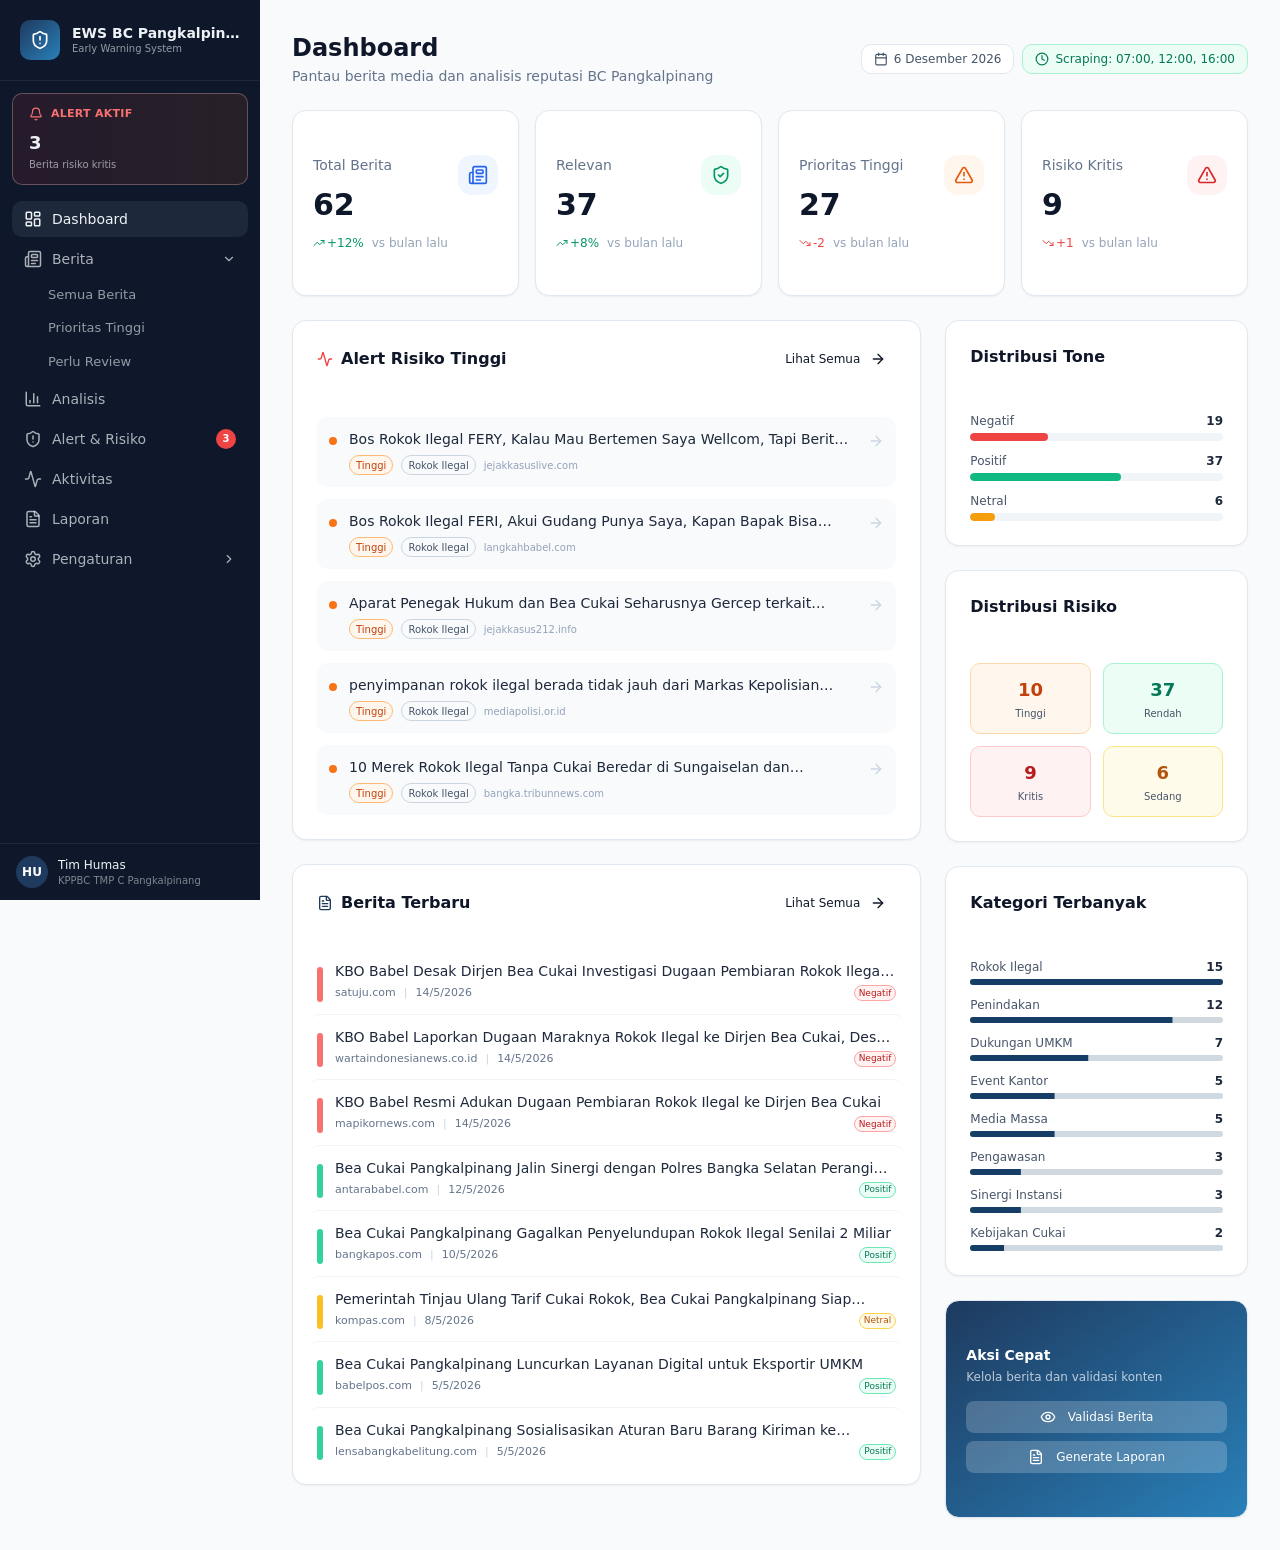
==== commit c2d216b5: "Use hash routing for Pages" ====
--- a/index.html
+++ b/index.html
@@ -4,10 +4,10 @@
     <meta charset="UTF-8" />
     <meta name="viewport" content="width=device-width, initial-scale=1.0" />
     <title>EWS Bea Cukai Pangkalpinang</title>
-    <script type="module" crossorigin src="./assets/index-BjtVVq_c.js"></script>
+    <script type="module" crossorigin src="./assets/index-BMNkMoF7.js"></script>
     <link rel="stylesheet" crossorigin href="./assets/index-c_Adhxyn.css">
   </head>
   <body>
     <div id="root"></div>
   </body>
-</html>
+</html>
